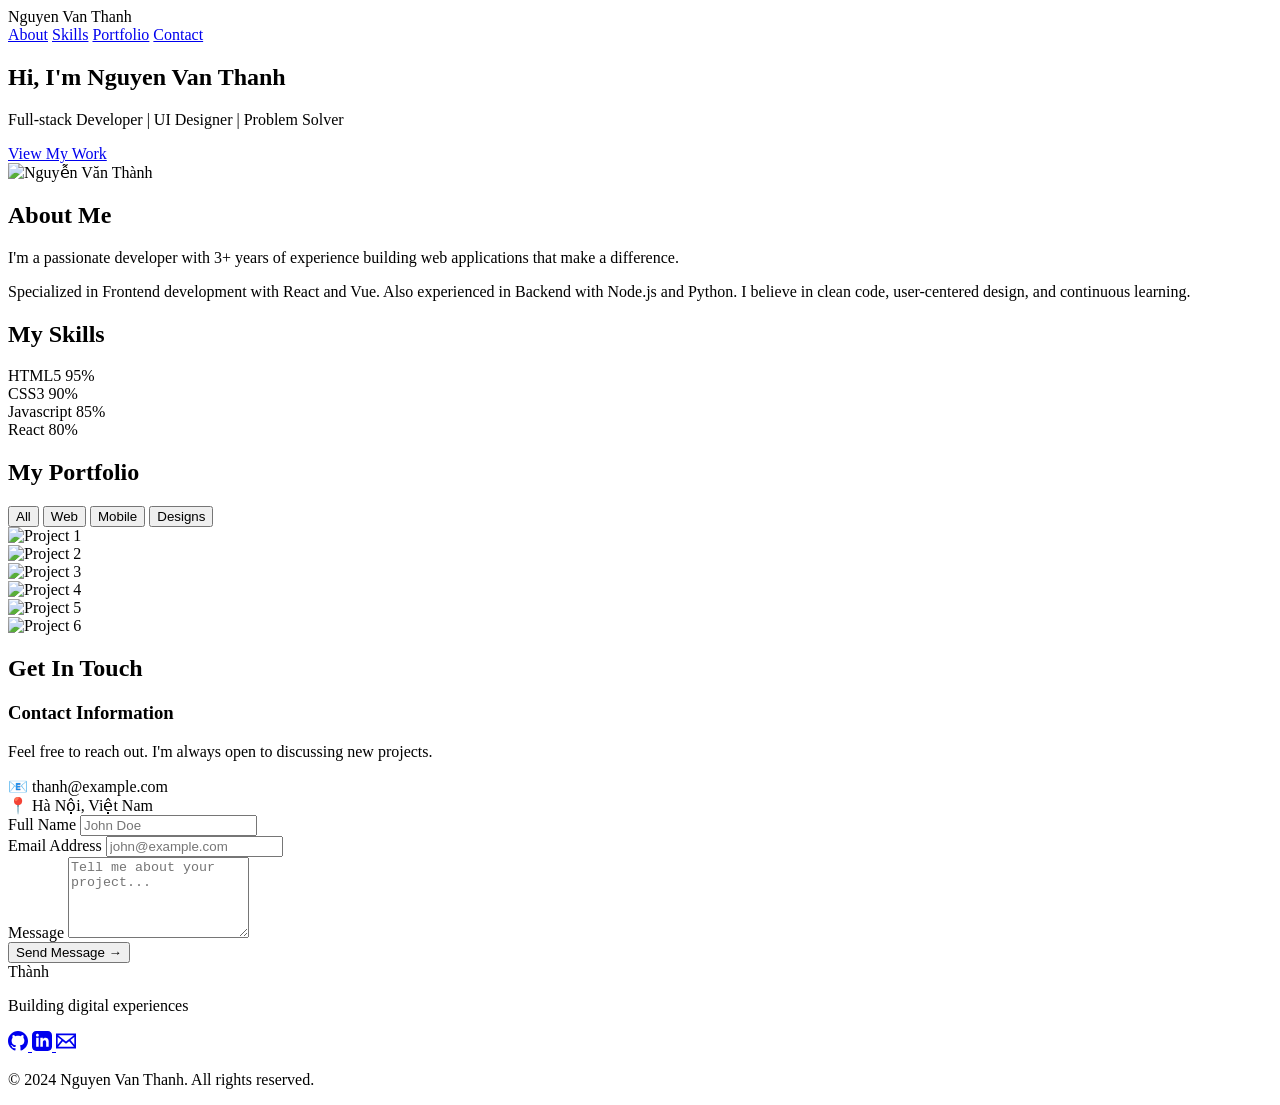
==== phieu_bai_tap/session_01_html_css/projects/portfolio_site/index.html @ b37574f9 "[FEATURE] Add responsive footer" ====
<!DOCTYPE html>
<html lang="en">
<head>
    <meta charset="UTF-8">
    <meta name="viewport" content="width=device-width, initial-scale=1.0">
    <title>Nguyen Van Thanh</title>
    <link rel="stylesheet" href="css/variables.css">
    <link rel="stylesheet" href="css/base.css">
    <link rel="stylesheet" href="css/header.css">
    <link rel="stylesheet" href="css/hero.css">
    <link rel="stylesheet" href="css/about.css">
    <link rel="stylesheet" href="css/skills.css">
    <link rel="stylesheet" href="css/portfolio.css">
    <link rel="stylesheet" href="css/contact.css">
    <link rel="stylesheet" href="css/footer.css">
</head>
<body>
    <script src="js/main.js"></script>
    <header class="header">
        <div class="container header">
            <div class="logo">Nguyen Van Thanh</div>
            <nav class="nav">
                    <a href="#about">About</a>
                    <a href="#skills">Skills</a>
                    <a href="#portfolio">Portfolio</a>
                    <a href="#contact">Contact</a>
            </nav>
        </div>
    </header>
    <section class="hero" id="home">
        <div class="container hero">
            <h1>Hi, I'm Nguyen Van Thanh</h1>
            <p class="">Full-stack Developer | UI Designer | Problem Solver</p>
            <a href="#portfolio" class="cta-button">View My Work</a>
        </div>
    </section>
    <section class="about" id="about">
        <div class="container about">
            <div class="about-image">
                <img src="https://picsum.photos/seed/portrait/400/400" alt="Nguyễn Văn Thành">
            </div>
            <div>
                <h2>About Me</h2>
                <p>I'm a passionate developer with 3+ years of experience building web
                    applications that make a difference.</p>
                <p>Specialized in Frontend development with React and Vue. Also experienced in Backend
                    with Node.js and Python. I believe in clean code, user-centered design, and continuous
                    learning.</p>
            </div>
        </div>
    </section>

    <section class="skills-section" id="skills">
        <div class="container skills">
            <h2>My Skills</h2>
            <div class="skills-grid">
                <div class="skill-item">
                    <div class="skill-header">
                        <span class="skill-name">HTML5 </span>
                        <span class="skill-percent">95% </span>
                    
                    </div>
                    <div class="skill-bar">
                        <div class="skill-progress" data-width="95"></div>
                    </div>
                </div>
                
                <div class="skill-item">
                    <div class="skill-header">
                        <span class="skill-name">CSS3 </span>
                        <span class="skill-percent">90% </span>
                    
                    </div>
                    <div class="skill-bar">
                        <div class="skill-progress" data-width="90"></div>
                    </div>
                </div>
                <div class="skill-item">
                    <div class="skill-header">
                        <span class="skill-name">Javascript </span>
                        <span class="skill-percent">85% </span>
                    
                    </div>
                    <div class="skill-bar">
                        <div class="skill-progress" data-width="85"></div>
                    </div>
                </div>
                <div class="skill-item">
                    <div class="skill-header">
                        <span class="skill-name">React </span>
                        <span class="skill-percent">80% </span>
                    
                    </div>
                    <div class="skill-bar">
                        <div class="skill-progress" data-width="80"></div>
                    </div>
                </div>
            </div>
        </div>
    </section>
    <section class="portfolio" id="portfolio">
        <div class="container portfolio">
            <h2>My Portfolio</h2>
            <div class="portfolio-filters">
                <button class="filter-button active" data-filter="all">All</button>
                <button class="filter-button" data-filter="web">Web</button>
                <button class="filter-button" data-filter="mobile">Mobile</button>
                <button class="filter-button" data-filter="design">Designs</button>
            
            <div class="portfolio-grid">
                <div class="portfolio-item">
                    <img src="https://picsum.photos/seed/project1/400/300" alt="Project 1">                    
                </div>
                <div class="portfolio-item">
                    <img src="https://picsum.photos/seed/project2/400/300" alt="Project 2">          
                </div>
                <div class="portfolio-item">
                    <img src="https://picsum.photos/seed/project3/400/300" alt="Project 3">             
                </div>
                <div class="portfolio-item">
                    <img src="https://picsum.photos/seed/project4/400/300" alt="Project 4">         
                </div>
                <div class="portfolio-item">
                    <img src="https://picsum.photos/seed/project5/400/300" alt="Project 5"> 
                </div>
                <div class="portfolio-item">
                    <img src="https://picsum.photos/seed/project6/400/300" alt="Project 6">                 
                </div>
            </div>
        </div>
    </section>
    <section class="contact" id="contact">
        <div class="container contact">
            <h2>Get In Touch</h2>
            <div class="contact-wrapper">
                <div class="contact-info">
                    <h3>Contact Information</h3>
                    <p>Feel free to reach out. I'm always open to discussing
                        new projects.</p>
                    <div class="info-item">
                        <span class="info-icon">📧</span>
                        <span >thanh@example.com</span>
                    </div>
                    <div class="info-item">
                        <span class="info-icon">📍</span>
                        <span >Hà Nội, Việt Nam</span>
                    </div>
                </div>
            </div>
            <form class="contact-form" id="contactForm">
                <div class="form-group">
                    <label for="name">Full Name</label>
                    <input type="text" id="name" name="name" required placeholder="John Doe">
                </div>
                <div class="form-group">
                    <label for="email">Email Address</label>
                    <input type="email" id="email" name="email" required placeholder="john@example.com">
                </div>
                <div class="form-group">
                    <label for="message">Message</label>
                    <textarea id="message" name="message" rows="5" required placeholder="Tell me about your project..."></textarea>
                </div>
                <button type="submit" class="submit-btn">Send Message →</button>
            </form>
        </div>
    </section>
    <footer class="footer">
        <div class="container footer">
            <div class="footer-logo">Thành</div>
            <p class="footer-tagline">Building digital experiences</p>
            <div class="social-links">
                <a href="#" class="social-link" aria-label="GitHub">
                    <svg width="20" height="20" viewBox="0 0 24 24" fill="currentColor">
                        <path d="M12 0c-6.626 0-12 5.373-12 12 0 5.302 3.438 9.8 8.207 11.387.599.111.793-.261.793-.577v-2.234c-3.338.726-4.033-1.416-4.033-1.416-.546-1.387-1.333-1.756-1.333-1.756-1.089-.745.083-.729.083-.729 1.205.084 1.839 1.237 1.839 1.237 1.07 1.834 2.807 1.304 3.492.997.107-.775.418-1.305.762-1.604-2.665-.305-5.467-1.334-5.467-5.931 0-1.311.469-2.381 1.236-3.221-.124-.303-.535-1.524.117-3.176 0 0 1.008-.322 3.301 1.23.957-.266 1.983-.399 3.003-.404 1.02.005 2.047.138 3.006.404 2.291-1.552 3.297-1.23 3.297-1.23.653 1.653.242 2.874.118 3.176.77.84 1.235 1.911 1.235 3.221 0 4.609-2.807 5.624-5.479 5.921.43.372.823 1.102.823 2.222v3.293c0 .319.192.694.801.576 4.765-1.589 8.199-6.086 8.199-11.386 0-6.627-5.373-12-12-12z"/>
                    </svg>
                </a>
                <a href="#" class="social-link" aria-label="LinkedIn">
                    <svg width="20" height="20" viewBox="0 0 24 24" fill="currentColor">
                        <path d="M19 0h-14c-2.761 0-5 2.239-5 5v14c0 2.761 2.239 5 5 5h14c2.762 0 5-2.239 5-5v-14c0-2.761-2.238-5-5-5zm-11 19h-3v-11h3v11zm-1.5-12.268c-.966 0-1.75-.79-1.75-1.764s.784-1.764 1.75-1.764 1.75.79 1.75 1.764-.783 1.764-1.75 1.764zm13.5 12.268h-3v-5.604c0-3.368-4-3.113-4 0v5.604h-3v-11h3v1.765c1.396-2.586 7-2.777 7 2.476v6.759z"/>
                    </svg>
                </a>
                <a href="mailto:thanh@example.com" class="social-link" aria-label="Email">
                    <svg width="20" height="20" viewBox="0 0 24 24" fill="currentColor">
                        <path d="M0 3v18h24v-18h-24zm6.623 7.929l-4.623 5.712v-9.458l4.623 3.746zm-4.141-5.929h19.035l-9.517 7.713-9.518-7.713zm5.694 7.188l3.824 3.099 3.83-3.104 5.612 6.817h-18.779l5.513-6.812zm9.208-1.264l4.616-3.741v9.348l-4.616-5.607z"/>
                    </svg>
                </a>
            </div>
            <div class="footer-bottom">
                <p>&copy; 2024 Nguyen Van Thanh. All rights reserved.</p>
            </div>           
        </div>
    </footer>
</body>
</html>
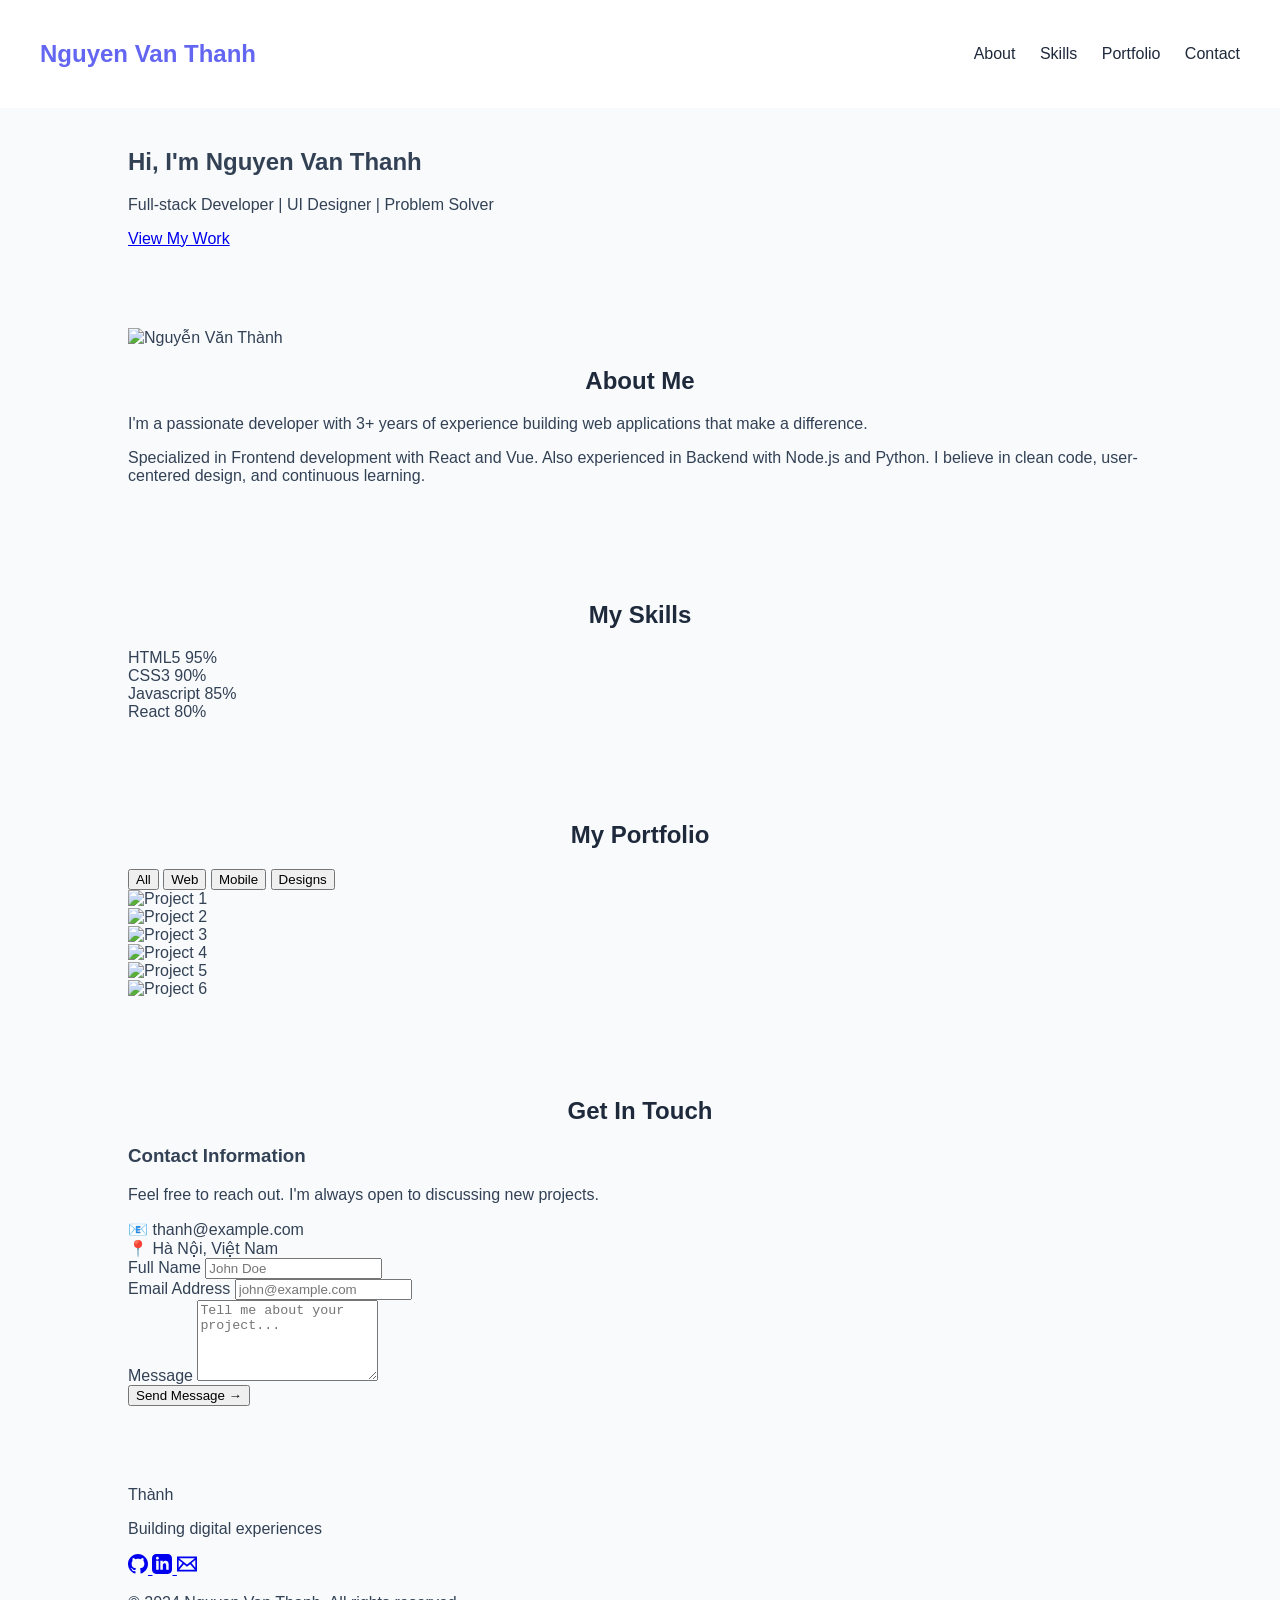
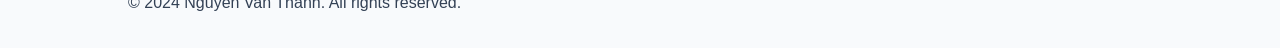
==== commit a94b7fdc: "[FEATURE] Build header navigation" ====
--- a/phieu_bai_tap/session_01_html_css/projects/portfolio_site/index.html
+++ b/phieu_bai_tap/session_01_html_css/projects/portfolio_site/index.html
@@ -17,7 +17,7 @@
 <body>
     <script src="js/main.js"></script>
     <header class="header">
-        <div class="container header">
+        <div class="container header-inner">
             <div class="logo">Nguyen Van Thanh</div>
             <nav class="nav">
                     <a href="#about">About</a>
--- a/phieu_bai_tap/session_01_html_css/projects/portfolio_site/css/variables.css
+++ b/phieu_bai_tap/session_01_html_css/projects/portfolio_site/css/variables.css
@@ -0,0 +1,7 @@
+:root{
+    --color-primary: #6366f1;
+    --color-secondary: #8b5cf6;
+    --color-dark: #1e293b;
+    --color-light: #f8fafc;
+    --color-text: #334155;
+}
--- a/phieu_bai_tap/session_01_html_css/projects/portfolio_site/css/base.css
+++ b/phieu_bai_tap/session_01_html_css/projects/portfolio_site/css/base.css
@@ -0,0 +1,25 @@
+body {
+    font-family: Arial, sans-serif;
+    background: var(--color-light);
+    color: var(--color-text);
+    margin: 0;
+    padding: 0;
+}
+img {
+    max-width: 100%;
+    height: auto;
+}   
+.container {
+    width: 80%;
+    margin: 0 auto;
+    padding: 20px;
+}
+section {
+    margin-bottom: 40px;
+}
+h2 {
+    color: var(--color-primary);
+    margin-bottom: 20px;
+    color: var(--color-dark);
+    text-align: center;
+}
--- a/phieu_bai_tap/session_01_html_css/projects/portfolio_site/css/header.css
+++ b/phieu_bai_tap/session_01_html_css/projects/portfolio_site/css/header.css
@@ -0,0 +1,36 @@
+.header {
+    display: flex;
+    justify-content: space-between;
+    align-items: center;
+    padding: 20px;
+    background-color: #ffffff;
+    color: #fff;
+}
+.header-inner {
+    display: flex;
+    justify-content: space-between;
+    align-items: center;
+    width: 100%;
+}
+.logo {
+    font-size: 24px;
+    font-weight: bold;
+    color: var(--color-primary);
+}
+.nav a {
+    margin-left: 20px;
+    text-decoration: none;
+    color: var(--color-dark);
+    font-weight: 500;
+}
+.nav a:hover {
+    color: var(--color-primary);
+}
+@media (max-width: 768px) {
+    .header-inner {
+        flex-direction: column;
+    }
+    .nav a {
+        margin: 10px 0;
+    }
+}
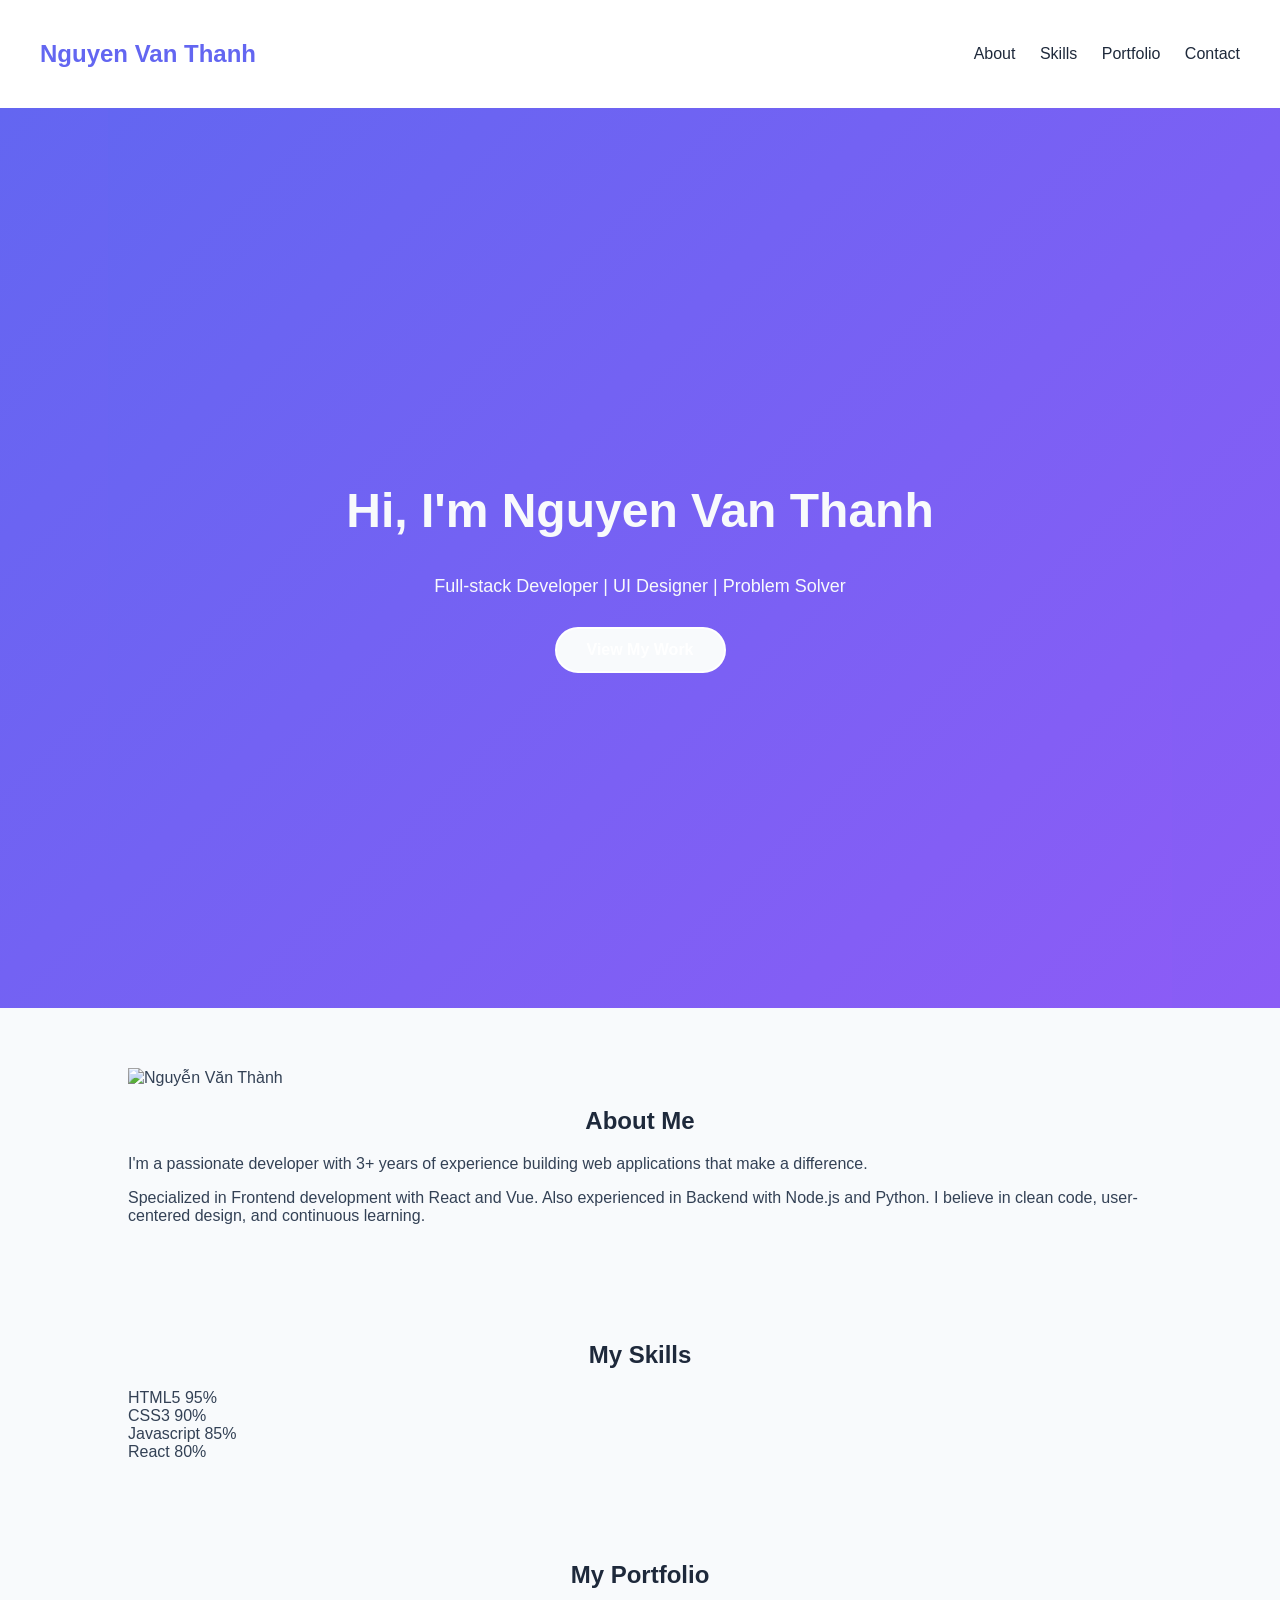
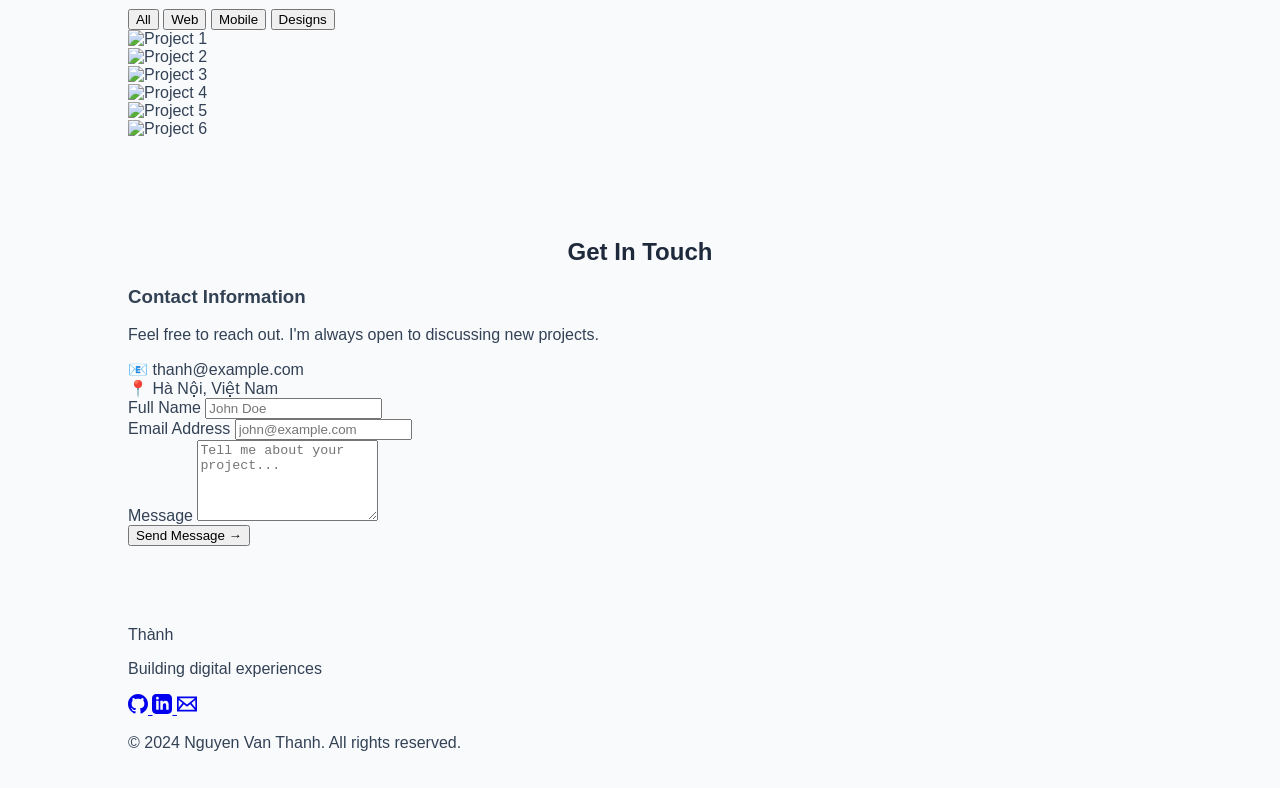
==== commit aba9c0a5: "[FEATURE] Build hero section" ====
--- a/phieu_bai_tap/session_01_html_css/projects/portfolio_site/index.html
+++ b/phieu_bai_tap/session_01_html_css/projects/portfolio_site/index.html
@@ -30,7 +30,7 @@
     <section class="hero" id="home">
         <div class="container hero">
             <h1>Hi, I'm Nguyen Van Thanh</h1>
-            <p class="">Full-stack Developer | UI Designer | Problem Solver</p>
+            <p class="hero-subtitle">Full-stack Developer | UI Designer | Problem Solver</p>
             <a href="#portfolio" class="cta-button">View My Work</a>
         </div>
     </section>
--- a/phieu_bai_tap/session_01_html_css/projects/portfolio_site/css/hero.css
+++ b/phieu_bai_tap/session_01_html_css/projects/portfolio_site/css/hero.css
@@ -0,0 +1,50 @@
+.hero {
+    display: flex;
+    flex-direction: column;
+    align-items: center;
+    justify-content: center;
+    height: 100vh;
+    background: linear-gradient(135deg, var(--color-primary), var(--color-secondary));
+    color: var(--color-light);
+    text-align: center;
+}
+.hero h1 {
+    font-size: 48px;
+    margin-bottom: 20px;
+}
+.hero-subtitle {
+    font-size: 24px;
+    margin-bottom: 40px;
+    color: var(--color-light);
+}
+.hero p {
+    font-size: 18px;
+    margin-bottom: 30px;
+}
+.cta-button {
+    display: inline-block;
+    padding: 12px 30px;
+    background-color: var(--color-light);
+    color: white;
+    text-decoration: none;
+    font-weight: bold;
+    border: 2px solid white;
+    border-radius: 50px;
+    transition: background-color 0.3s ease, color 0.3s ease;
+}
+.cta-button:hover {
+    background-color: var(--color-primary);
+    color: var(--color-light);
+}
+@media (max-width: 768px) {
+    .hero h1 {
+        font-size: 32px;
+    }
+    .hero-subtitle {
+        font-size: 18px;
+    }
+    .cta-button {
+        padding: 10px 20px;
+        font-size: 16px;
+    }
+}
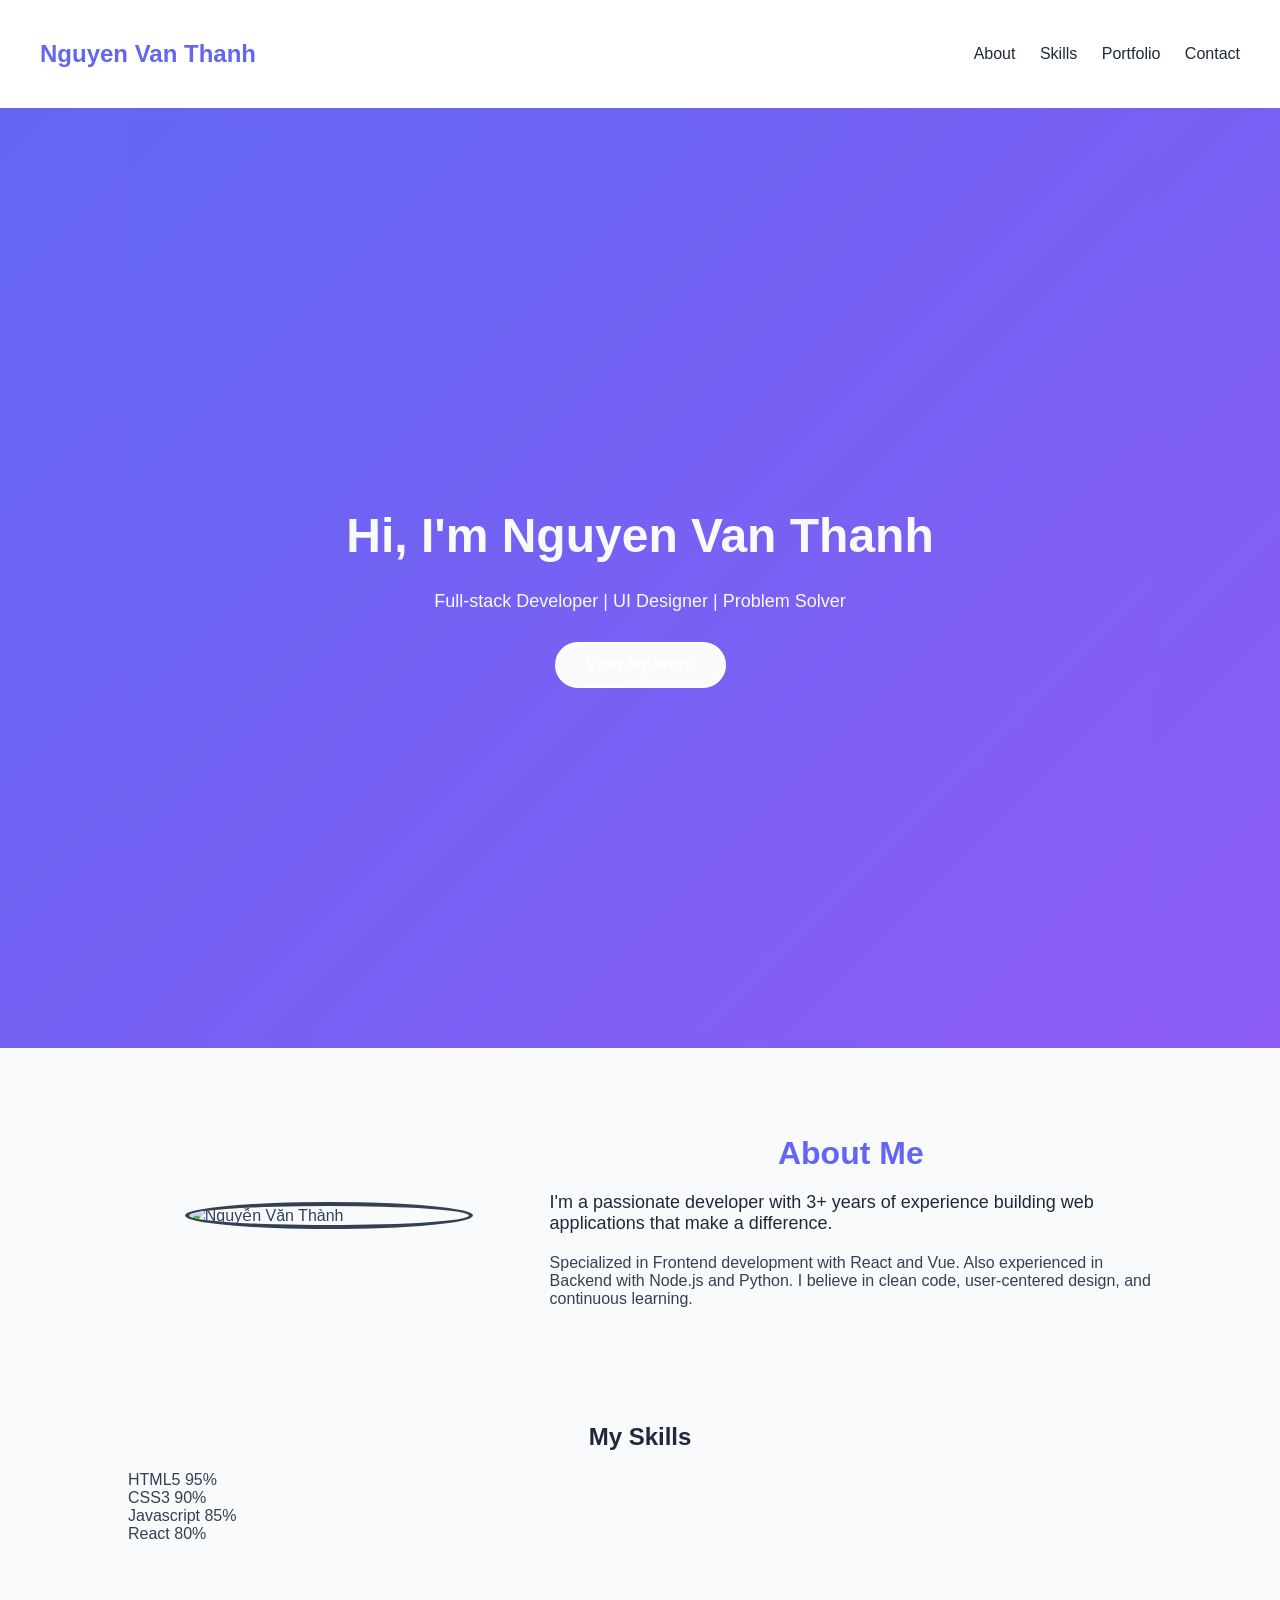
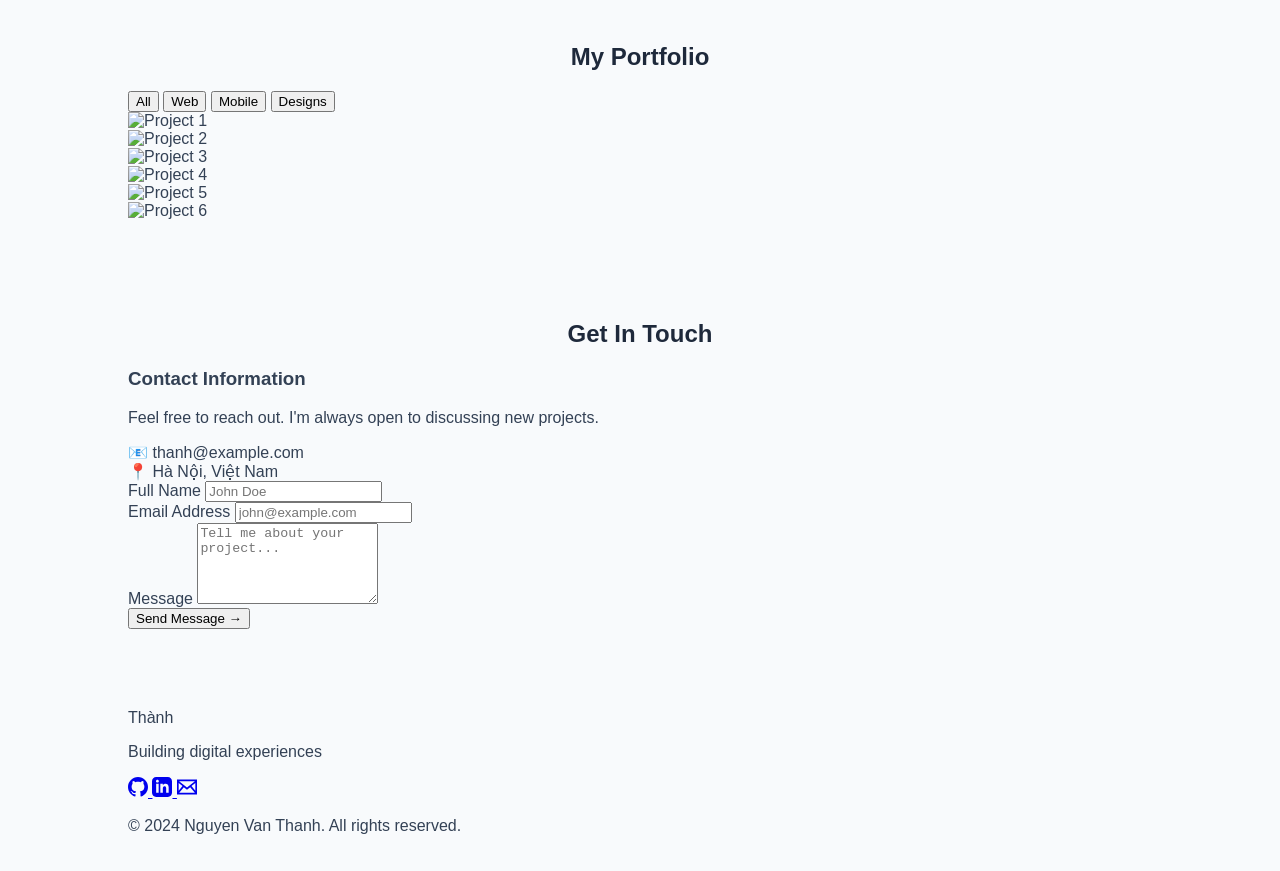
==== commit 988587e3: "[STYLE] about section layout" ====
--- a/phieu_bai_tap/session_01_html_css/projects/portfolio_site/index.html
+++ b/phieu_bai_tap/session_01_html_css/projects/portfolio_site/index.html
@@ -36,17 +36,20 @@
     </section>
     <section class="about" id="about">
         <div class="container about">
-            <div class="about-image">
-                <img src="https://picsum.photos/seed/portrait/400/400" alt="Nguyễn Văn Thành">
-            </div>
-            <div>
-                <h2>About Me</h2>
-                <p>I'm a passionate developer with 3+ years of experience building web
+            <div class="about-grid">
+               <div class="about-image">
+                    <img src="https://picsum.photos/seed/portrait/400/400" alt="Nguyễn Văn Thành">
+                </div>
+                <div class="about-content">
+                    <h2>About Me</h2>
+                    <p class="lead">I'm a passionate developer with 3+ years of experience building web
                     applications that make a difference.</p>
-                <p>Specialized in Frontend development with React and Vue. Also experienced in Backend
+                    <p>Specialized in Frontend development with React and Vue. Also experienced in Backend
                     with Node.js and Python. I believe in clean code, user-centered design, and continuous
                     learning.</p>
+                </div> 
             </div>
+            
         </div>
     </section>
 
--- a/phieu_bai_tap/session_01_html_css/projects/portfolio_site/css/hero.css
+++ b/phieu_bai_tap/session_01_html_css/projects/portfolio_site/css/hero.css
@@ -3,18 +3,19 @@
     flex-direction: column;
     align-items: center;
     justify-content: center;
-    height: 100vh;
+    min-height: 100vh;
     background: linear-gradient(135deg, var(--color-primary), var(--color-secondary));
     color: var(--color-light);
     text-align: center;
+    padding: 10px;
 }
 .hero h1 {
     font-size: 48px;
-    margin-bottom: 20px;
+    margin-bottom: 10px;
 }
 .hero-subtitle {
     font-size: 24px;
-    margin-bottom: 40px;
+    margin-bottom: 10px;
     color: var(--color-light);
 }
 .hero p {
--- a/phieu_bai_tap/session_01_html_css/projects/portfolio_site/css/about.css
+++ b/phieu_bai_tap/session_01_html_css/projects/portfolio_site/css/about.css
@@ -0,0 +1,31 @@
+.about-section {
+    padding: 6px 0;
+    background: white;
+}
+.about-grid {
+    display: grid;
+    grid-template-columns: 1fr 1.5fr;
+    gap: 20px;
+    align-items: center;
+}
+.about-image img {
+    width: 100%;
+    max-width: 280px;
+    border-radius: 50%;
+    display: block;
+    margin: 0 auto;
+    border: 4px solid ;
+}
+.lead {
+    font-size: 18px;
+    color: var(--color-dark);
+    margin-bottom: 20px;
+}
+.about-content {
+    flex: 2 1 400px;
+}
+.about-content h2 {
+    font-size: 32px;
+    margin-bottom: 20px;
+    color: var(--color-primary);
+}
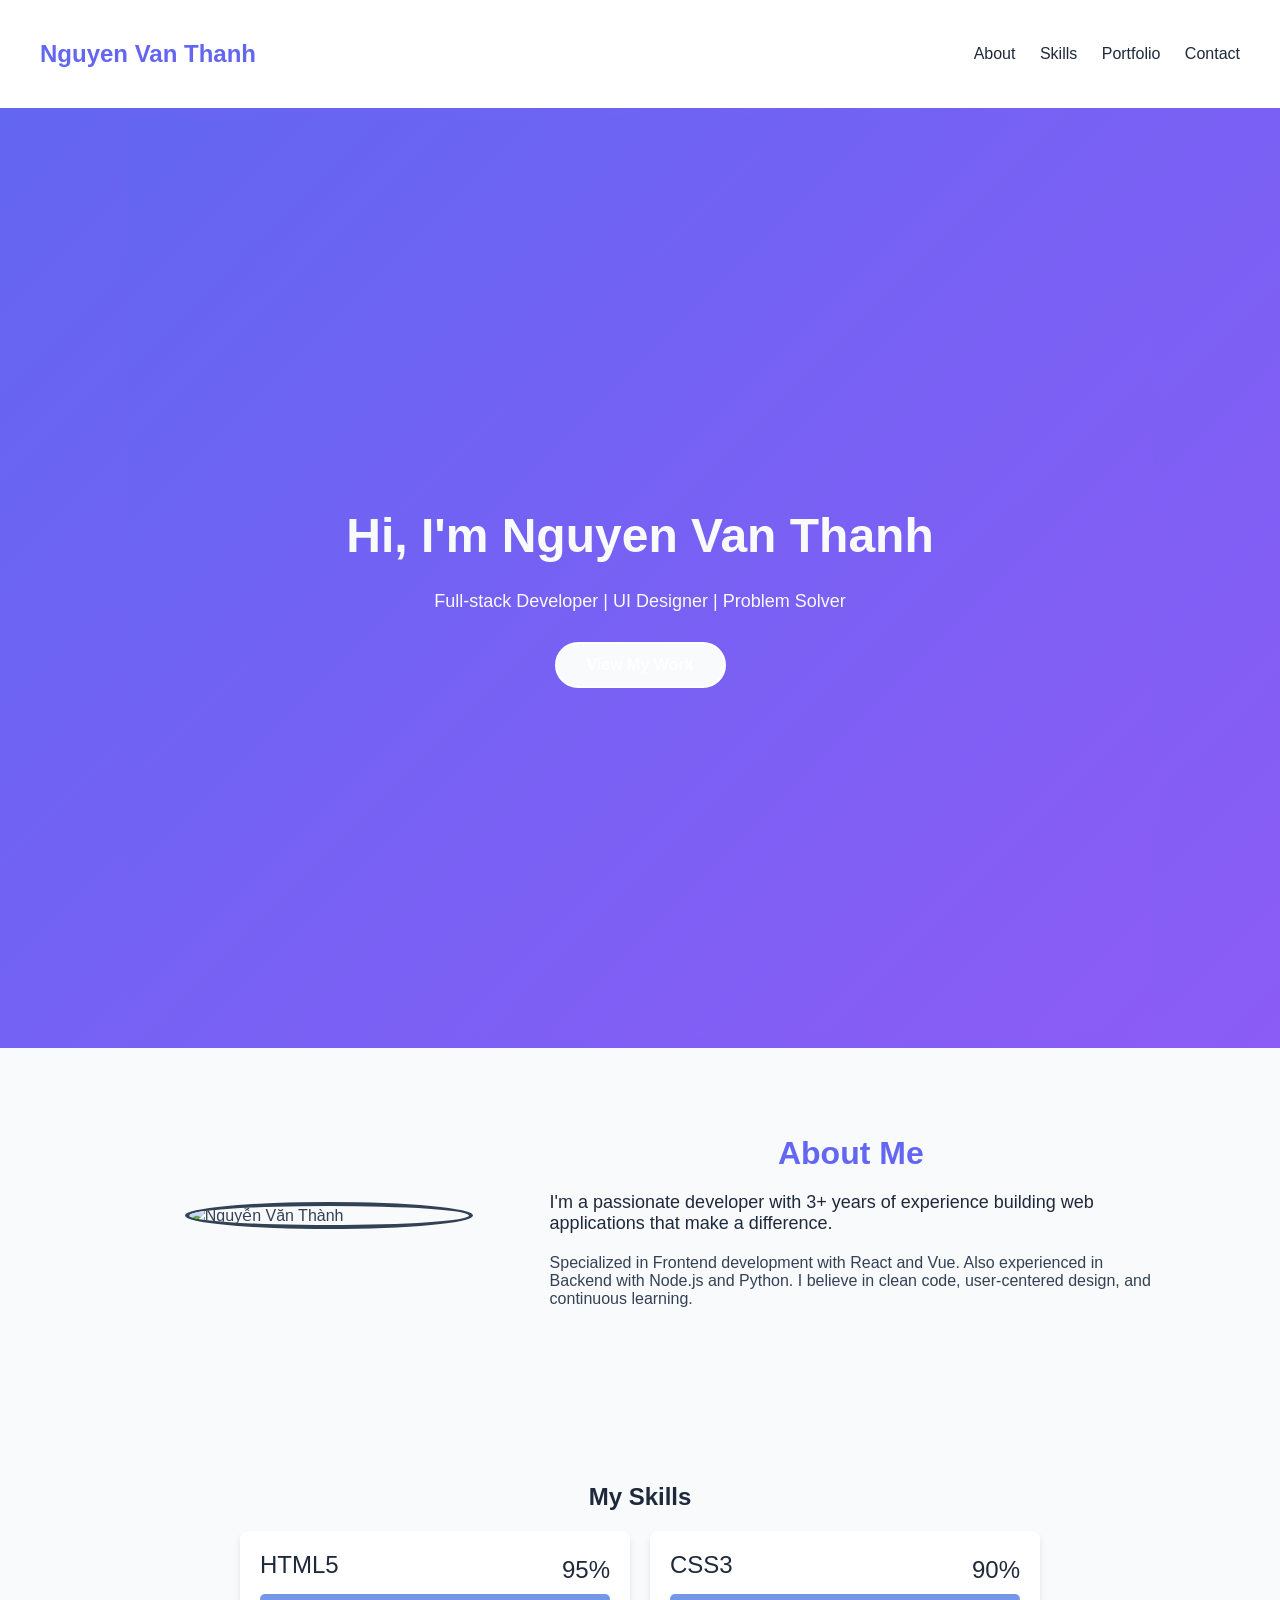
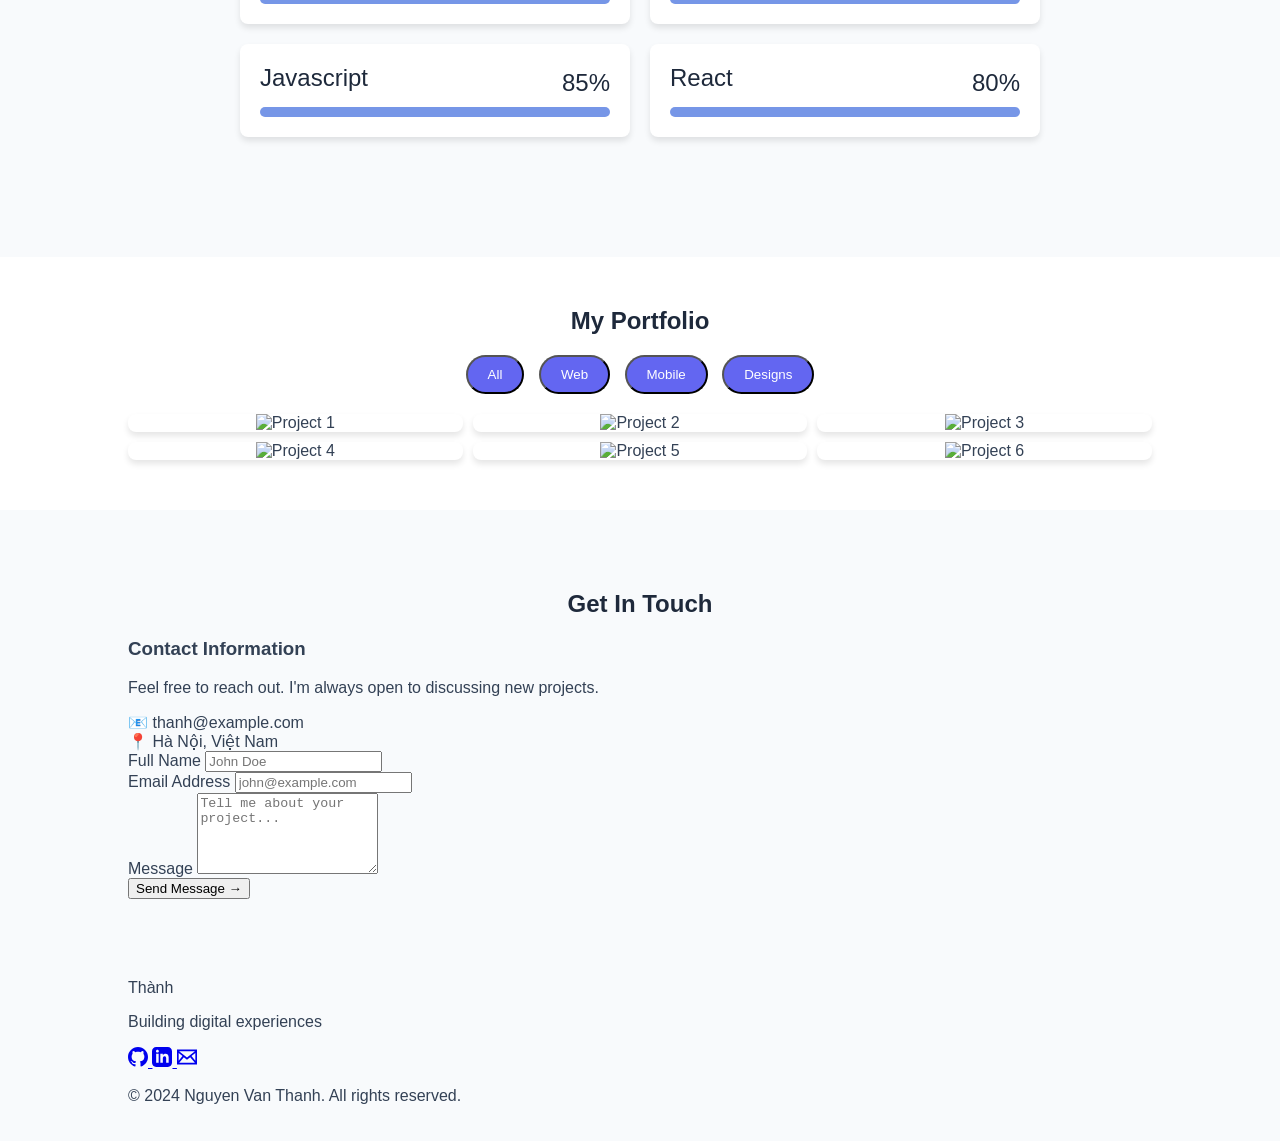
==== commit 30894df0: "[STYLE] css skills" ====
--- a/phieu_bai_tap/session_01_html_css/projects/portfolio_site/index.html
+++ b/phieu_bai_tap/session_01_html_css/projects/portfolio_site/index.html
@@ -101,7 +101,7 @@
             </div>
         </div>
     </section>
-    <section class="portfolio" id="portfolio">
+    <section class="portfolio-section" id="portfolio">
         <div class="container portfolio">
             <h2>My Portfolio</h2>
             <div class="portfolio-filters">
--- a/phieu_bai_tap/session_01_html_css/projects/portfolio_site/css/skills.css
+++ b/phieu_bai_tap/session_01_html_css/projects/portfolio_site/css/skills.css
@@ -0,0 +1,43 @@
+.skills-section {
+    padding: 60px 0;
+    background: var(--color-light);
+}
+.skills-grid {
+    display: grid;
+    grid-template-columns: 1fr 1fr;
+    gap: 20px;
+    align-items: center;
+    max-width: 800px;
+    margin:0 auto;
+}
+.skill-item {
+    background: white;
+    border-radius: 8px;
+    padding: 20px;
+    box-shadow: 0 4px 6px rgba(0, 0, 0, 0.1);
+    transition: transform 0.3s ease, box-shadow 0.3s ease;
+}
+.skill-header {
+    display: flex;
+    justify-content: space-between;
+    font-size: 24px;
+    margin-bottom: 10px;
+    color: var(--color-dark);
+}
+.skill-bar {
+    background: #7696e7;
+    height: 10px;
+    border-radius: 5px;
+    overflow: hidden;
+}
+.skill-progress {
+    height: 100%;
+    width: 0;
+    background: var(--color-primary);
+    border-radius: 10px;
+    transition: width 0.3s ease;
+}
+.skill-percent{
+    color: var(--color-dark);
+    margin-top: 5px;
+}
--- a/phieu_bai_tap/session_01_html_css/projects/portfolio_site/css/portfolio.css
+++ b/phieu_bai_tap/session_01_html_css/projects/portfolio_site/css/portfolio.css
@@ -0,0 +1,40 @@
+.portfolio-section {
+    background: white;
+    padding: 10px 0;
+}
+.portfolio-grid {
+    display: grid;
+    grid-template-columns: repeat(auto-fit, minmax(300px, 1fr));
+    gap: 10px;
+}
+.portfolio-item {
+    background: white;
+    border-radius: 8px;
+    overflow: hidden;
+    box-shadow: 0 4px 6px rgba(0, 0, 0, 0.1);
+    transition: transform 0.3s ease, box-shadow 0.3s ease;
+}
+.portfolio-filters {
+    text-align: center;
+    justify-content: center;
+    gap: 10px;
+    margin-bottom: 20px;
+    flex-wrap: wrap;
+}
+.filter-button {
+    display: inline-block;
+    padding: 10px 20px;
+    margin: 0 5px 20px;
+    background-color: var(--color-primary);
+    color: white;
+    text-decoration: none;
+    border-radius: 50px;
+    transition: background-color 0.3s ease, color 0.3s ease;
+    
+}
+.filter-button:hover {
+    background-color: var(--color-secondary);
+    color: var(--color-light);
+}
+
+
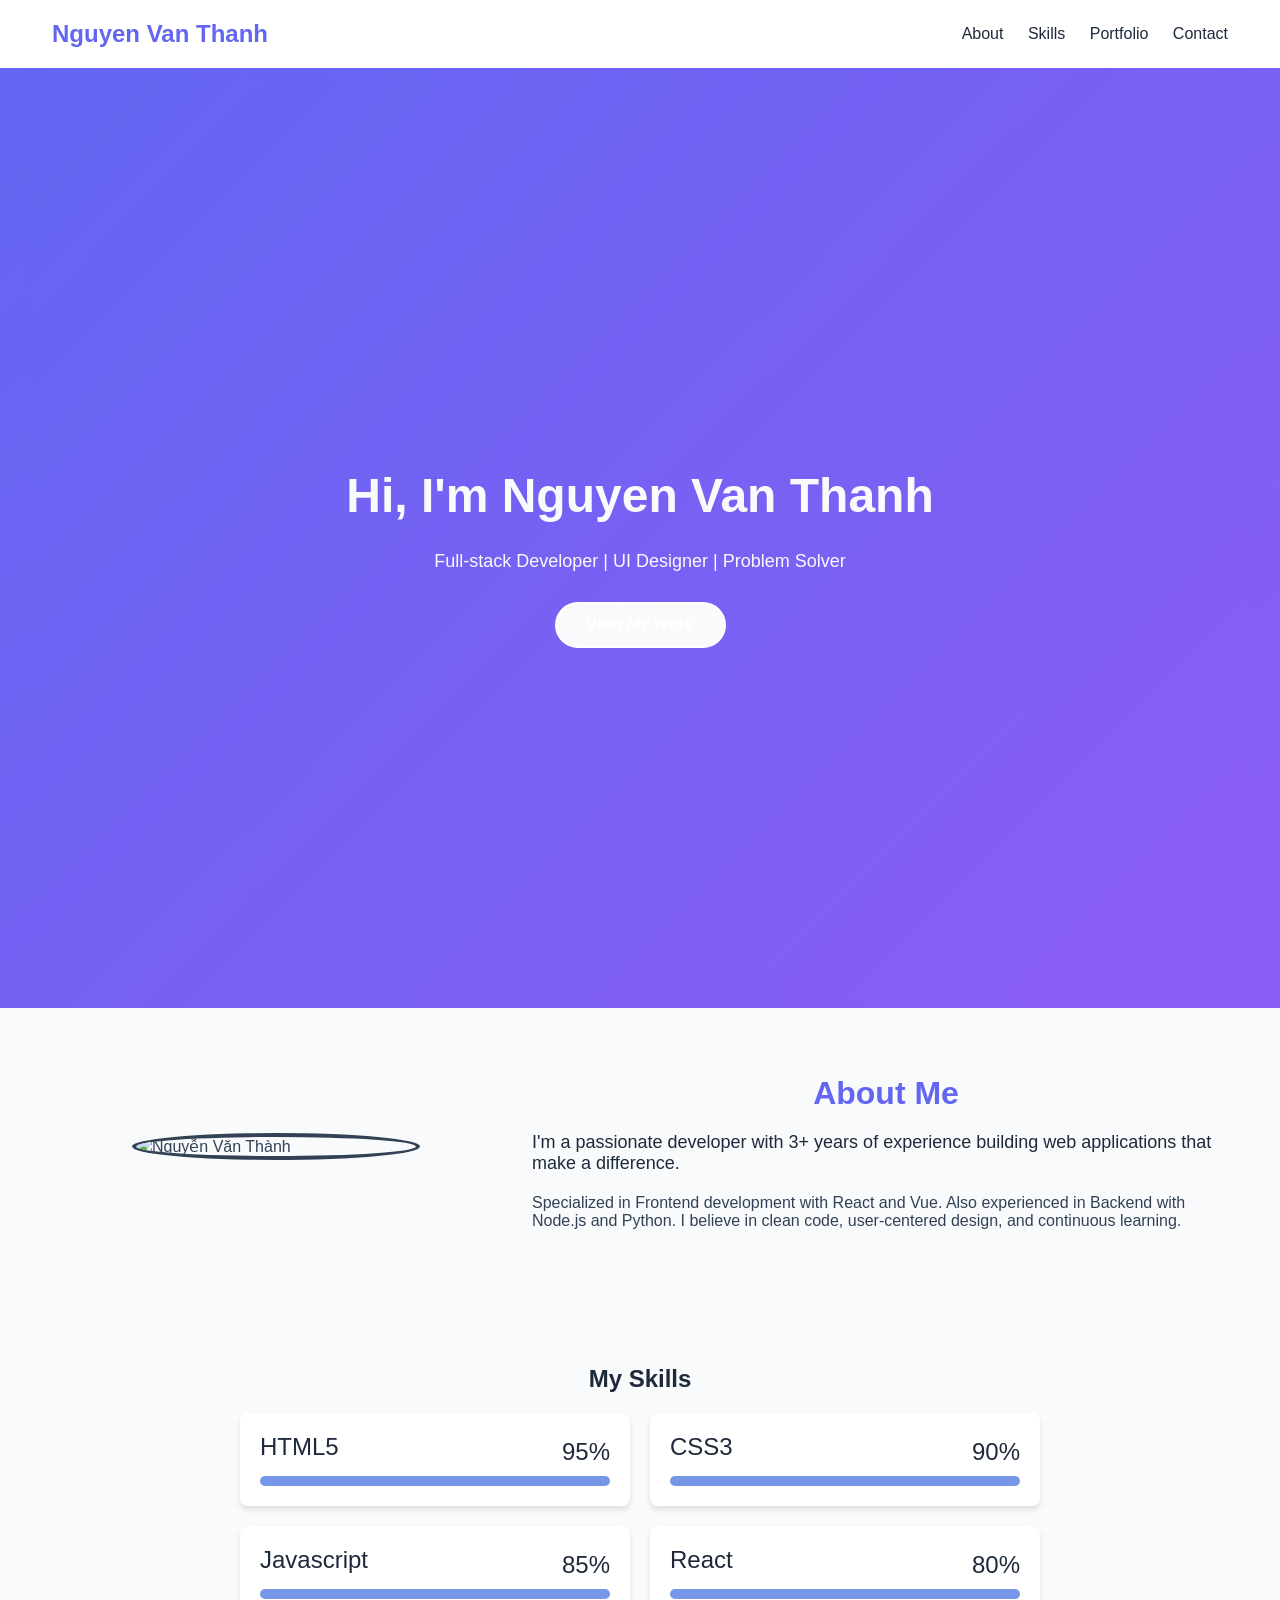
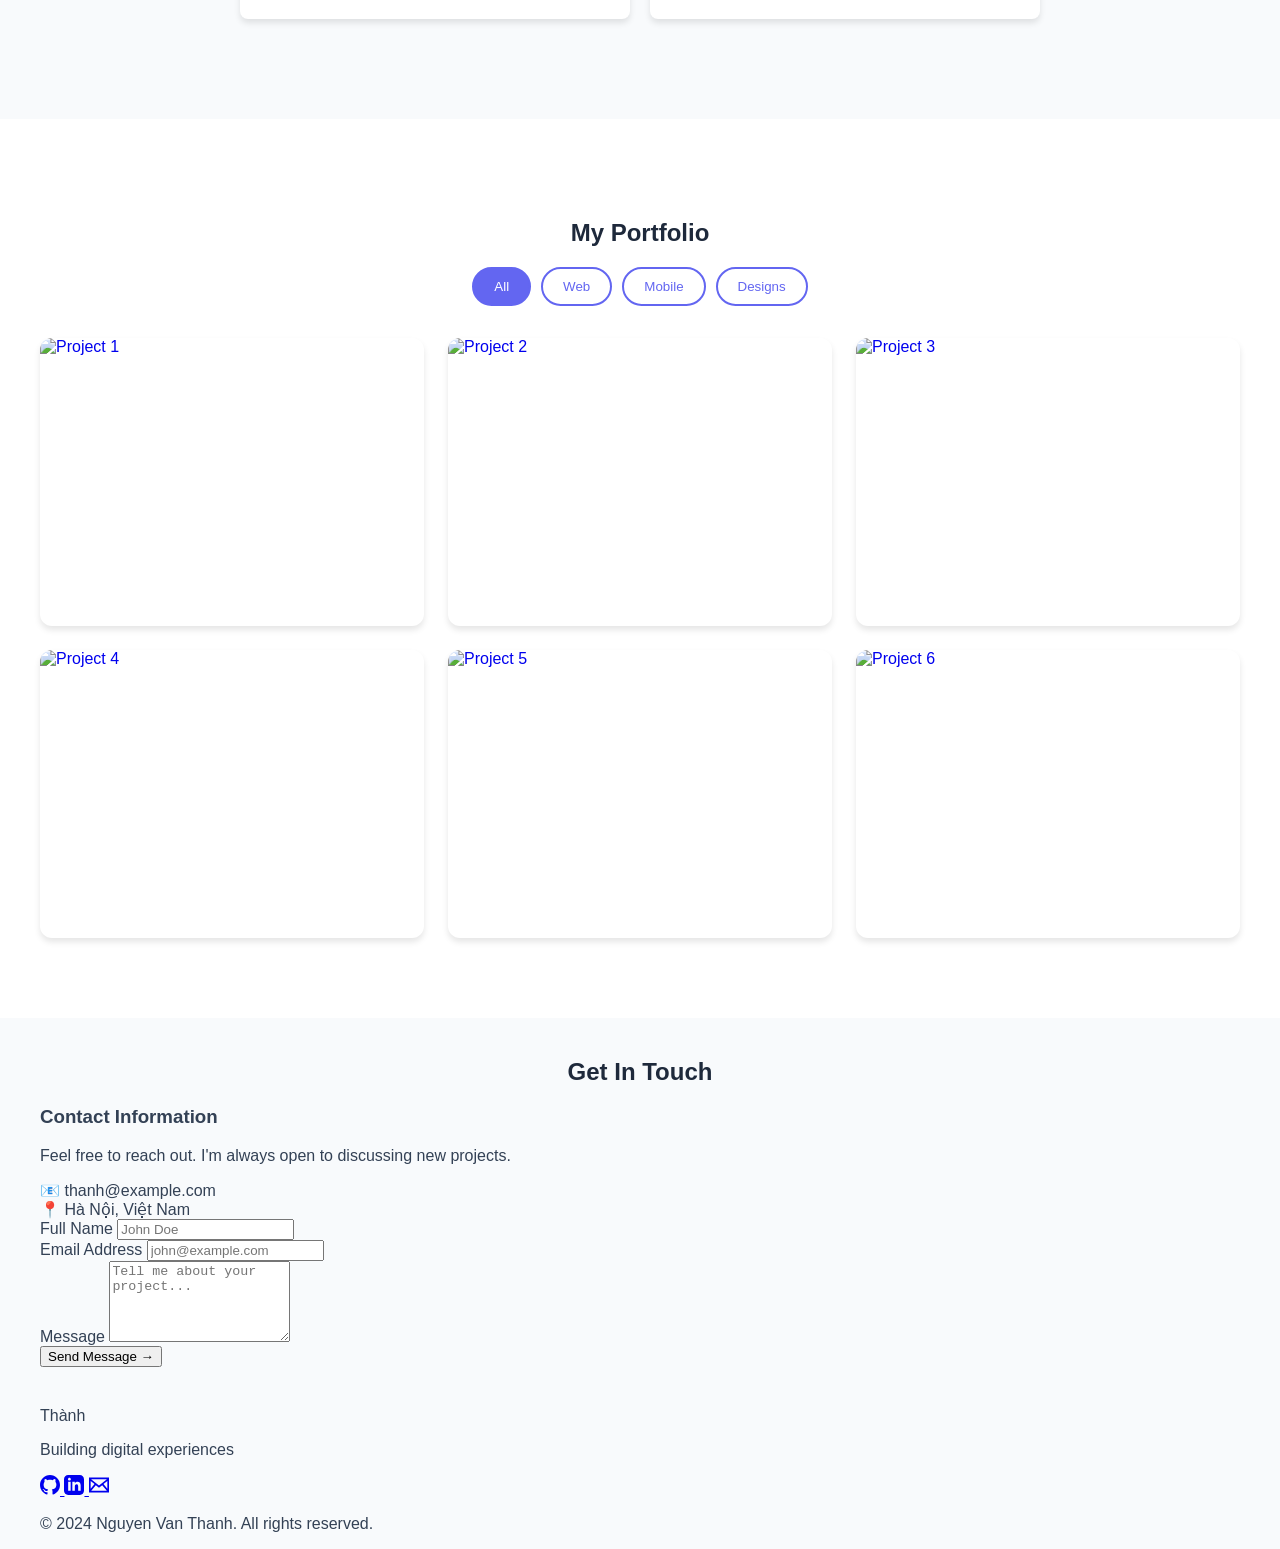
==== commit f6ee85ac: "[STYLE] CSS-only lightbox" ====
--- a/phieu_bai_tap/session_01_html_css/projects/portfolio_site/index.html
+++ b/phieu_bai_tap/session_01_html_css/projects/portfolio_site/index.html
@@ -102,36 +102,113 @@
         </div>
     </section>
     <section class="portfolio-section" id="portfolio">
-        <div class="container portfolio">
+        <div class="container">
             <h2>My Portfolio</h2>
             <div class="portfolio-filters">
                 <button class="filter-button active" data-filter="all">All</button>
                 <button class="filter-button" data-filter="web">Web</button>
                 <button class="filter-button" data-filter="mobile">Mobile</button>
                 <button class="filter-button" data-filter="design">Designs</button>
-            
+            </div>
             <div class="portfolio-grid">
                 <div class="portfolio-item">
-                    <img src="https://picsum.photos/seed/project1/400/300" alt="Project 1">                    
-                </div>
-                <div class="portfolio-item">
-                    <img src="https://picsum.photos/seed/project2/400/300" alt="Project 2">          
-                </div>
-                <div class="portfolio-item">
-                    <img src="https://picsum.photos/seed/project3/400/300" alt="Project 3">             
-                </div>
-                <div class="portfolio-item">
-                    <img src="https://picsum.photos/seed/project4/400/300" alt="Project 4">         
-                </div>
-                <div class="portfolio-item">
-                    <img src="https://picsum.photos/seed/project5/400/300" alt="Project 5"> 
-                </div>
-                <div class="portfolio-item">
-                    <img src="https://picsum.photos/seed/project6/400/300" alt="Project 6">                 
-                </div>
-            </div>
-        </div>
-    </section>
+                    <a href="#lightbox1">
+                        <img src="https://picsum.photos/seed/project1/400/300" alt="Project 1">
+                        <div class="portfolio-overlay">
+                            <div class="overlay-content">
+                                <h3>E-Commerce App</h3>
+                                <p>React + Node.js</p>
+                            </div>
+                        </div>
+                    </a>            
+                </div>
+                <div class="portfolio-item">
+                    <a href="#lightbox2">
+                        <img src="https://picsum.photos/seed/project2/400/300" alt="Project 2">
+                        <div class="portfolio-overlay">
+                            <div class="overlay-content">
+                                <h3>Social Media Platform</h3>
+                                <p>Vue + Firebase</p>
+                            </div>
+                        </div>
+                    </a>
+                              
+                </div>
+                <div class="portfolio-item">
+                    <a href="#lightbox3">  
+                        <img src="https://picsum.photos/seed/project3/400/300" alt="Project 3">
+                        <div class="portfolio-overlay">
+                            <div class="overlay-content">
+                                <h3>Mobile Game</h3>
+                                <p>Unity + C#</p>
+                            </div>
+                        </div>
+                    </a>
+                                 
+                </div>
+                <div class="portfolio-item">
+                    <a href="#lightbox4">
+                        <img src="https://picsum.photos/seed/project4/400/300" alt="Project 4">
+                        <div class="portfolio-overlay">
+                            <div class="overlay-content">
+                                <h3>Brand Identity</h3>
+                                <p>Logo + UI Kit</p>
+                            </div>
+                        </div>
+                    </a>
+                             
+                </div>
+                <div class="portfolio-item">
+                    <a href="#lightbox5">
+                        <img src="https://picsum.photos/seed/project5/400/300" alt="Project 5">
+                        <div class="portfolio-overlay">
+                            <div class="overlay-content">
+                                <h3>Data Visualization</h3>
+                                <p>D3.js + Python</p>
+                            </div>
+                        </div>
+                    </a>
+                     
+                </div>
+                <div class="portfolio-item">
+                    <a href="#lightbox6">
+                        <img src="https://picsum.photos/seed/project6/400/300" alt="Project 6">
+                            <div class="portfolio-overlay">
+                                <div class="overlay-content">
+                                    <h3>Personal Blog</h3>
+                                    <p>Gatsby + GraphQL</p>
+                                </div>
+                            </div>
+                    </a>
+                                     
+                </div>
+            </div>
+        </div>
+    </section>
+    <div id="lightbox1" class="lightbox">
+        <img src="https://picsum.photos/seed/project1/900/600" alt="E-Commerce App">
+        <a href="#" class="lightbox-close">&times;</a>
+    </div>
+    <div id="lightbox2" class="lightbox">
+        <img src="https://picsum.photos/seed/project2/900/600" alt="Social Media Platform">
+        <a href="#" class="lightbox-close">&times;</a>
+    </div>
+    <div id="lightbox3" class="lightbox">
+        <img src="https://picsum.photos/seed/project3/900/600" alt="Mobile Game">
+        <a href="#" class="lightbox-close">&times;</a>
+    </div>
+    <div id="lightbox4" class="lightbox">
+        <img src="https://picsum.photos/seed/project4/900/600" alt="Brand Identity">
+        <a href="#" class="lightbox-close">&times;</a>
+    </div>
+    <div id="lightbox5" class="lightbox">
+        <img src="https://picsum.photos/seed/project5/900/600" alt="Data Visualization">
+        <a href="#" class="lightbox-close">&times;</a>
+    </div>
+    <div id="lightbox6" class="lightbox">
+        <img src="https://picsum.photos/seed/project6/900/600" alt="Personal Blog">
+        <a href="#" class="lightbox-close">&times;</a>
+    </div>
     <section class="contact" id="contact">
         <div class="container contact">
             <h2>Get In Touch</h2>
--- a/phieu_bai_tap/session_01_html_css/projects/portfolio_site/css/base.css
+++ b/phieu_bai_tap/session_01_html_css/projects/portfolio_site/css/base.css
@@ -5,21 +5,25 @@
     margin: 0;
     padding: 0;
 }
+
 img {
     max-width: 100%;
     height: auto;
-}   
+}
+
 .container {
-    width: 80%;
+    max-width: 1200px;
+    width: 100%;
     margin: 0 auto;
-    padding: 20px;
+    padding: 0 2rem;
 }
+
 section {
     margin-bottom: 40px;
 }
+
 h2 {
-    color: var(--color-primary);
+    color: var(--color-dark);
     margin-bottom: 20px;
-    color: var(--color-dark);
     text-align: center;
 }
--- a/phieu_bai_tap/session_01_html_css/projects/portfolio_site/css/portfolio.css
+++ b/phieu_bai_tap/session_01_html_css/projects/portfolio_site/css/portfolio.css
@@ -1,40 +1,146 @@
+/* ===== COMMIT 7: Portfolio Grid ===== */
+
 .portfolio-section {
     background: white;
-    padding: 10px 0;
+    padding: 5rem 0;
 }
-.portfolio-grid {
-    display: grid;
-    grid-template-columns: repeat(auto-fit, minmax(300px, 1fr));
-    gap: 10px;
-}
-.portfolio-item {
-    background: white;
-    border-radius: 8px;
-    overflow: hidden;
-    box-shadow: 0 4px 6px rgba(0, 0, 0, 0.1);
-    transition: transform 0.3s ease, box-shadow 0.3s ease;
-}
+
 .portfolio-filters {
-    text-align: center;
+    display: flex;
     justify-content: center;
     gap: 10px;
-    margin-bottom: 20px;
+    margin-bottom: 2rem;
     flex-wrap: wrap;
 }
+
 .filter-button {
     display: inline-block;
     padding: 10px 20px;
-    margin: 0 5px 20px;
+    background-color: transparent;
+    color: var(--color-primary);
+    border: 2px solid var(--color-primary);
+    border-radius: 50px;
+    cursor: pointer;
+    transition: background-color 0.3s ease, color 0.3s ease;
+}
+
+.filter-button:hover,
+.filter-button.active {
     background-color: var(--color-primary);
     color: white;
-    text-decoration: none;
-    border-radius: 50px;
-    transition: background-color 0.3s ease, color 0.3s ease;
-    
-}
-.filter-button:hover {
-    background-color: var(--color-secondary);
-    color: var(--color-light);
 }
 
+.portfolio-grid {
+    display: grid;
+    grid-template-columns: repeat(auto-fill, minmax(300px, 1fr));
+    gap: 1.5rem;
+}
 
+/* ===== COMMIT 8: Hover zoom ===== */
+
+.portfolio-item {
+    position: relative;       /* bắt buộc để overlay định vị được */
+    overflow: hidden;
+    border-radius: 12px;
+    box-shadow: 0 4px 6px rgba(0, 0, 0, 0.1);
+}
+
+.portfolio-item a {
+    display: block;
+    position: relative;       /* overlay định vị theo thẻ a */
+    text-decoration: none;
+}
+
+.portfolio-item img {
+    width: 100%;
+    aspect-ratio: 4/3;
+    object-fit: cover;
+    display: block;           /* xóa khoảng trắng dưới ảnh */
+    transition: transform 0.4s ease;
+}
+
+.portfolio-item:hover img {
+    transform: scale(1.1);
+}
+
+.portfolio-overlay {
+    position: absolute;
+    inset: 0;
+    background: linear-gradient(
+        to top,
+        rgba(30, 41, 59, 0.95) 0%,
+        rgba(30, 41, 59, 0.6) 50%,
+        transparent 100%
+    );
+    display: flex;
+    flex-direction: column;
+    justify-content: flex-end;
+    padding: 1.5rem;
+    opacity: 0;
+    transition: opacity 0.3s ease;
+}
+
+.portfolio-item:hover .portfolio-overlay {
+    opacity: 1;
+}
+
+.overlay-content h3 {
+    color: white;
+    margin-bottom: 0.25rem;
+    font-size: 1rem;
+}
+
+.overlay-content p {
+    color: rgba(255, 255, 255, 0.8);
+    font-size: 0.85rem;
+}
+
+/* ===== COMMIT 9: CSS-only Lightbox ===== */
+
+.lightbox {
+    position: fixed;
+    inset: 0;
+    background: rgba(0, 0, 0, 0.95);
+    display: flex;
+    justify-content: center;
+    align-items: center;
+    opacity: 0;
+    visibility: hidden;
+    transition: all 0.3s ease;
+    z-index: 2000;
+}
+
+.lightbox:target {
+    opacity: 1;
+    visibility: visible;
+}
+
+.lightbox img {
+    max-width: 90%;
+    max-height: 85vh;
+    border-radius: 8px;
+    object-fit: contain;
+}
+
+.lightbox-close {
+    position: absolute;
+    top: 20px;
+    right: 30px;
+    font-size: 2.5rem;
+    color: white;
+    text-decoration: none;
+    line-height: 1;
+}
+
+.lightbox-close:hover {
+    color: var(--color-primary);
+}
+
+/* Responsive */
+@media (max-width: 768px) {
+    .portfolio-grid { grid-template-columns: 1fr 1fr; }
+}
+
+@media (max-width: 480px) {
+    .portfolio-grid { grid-template-columns: 1fr; }
+}
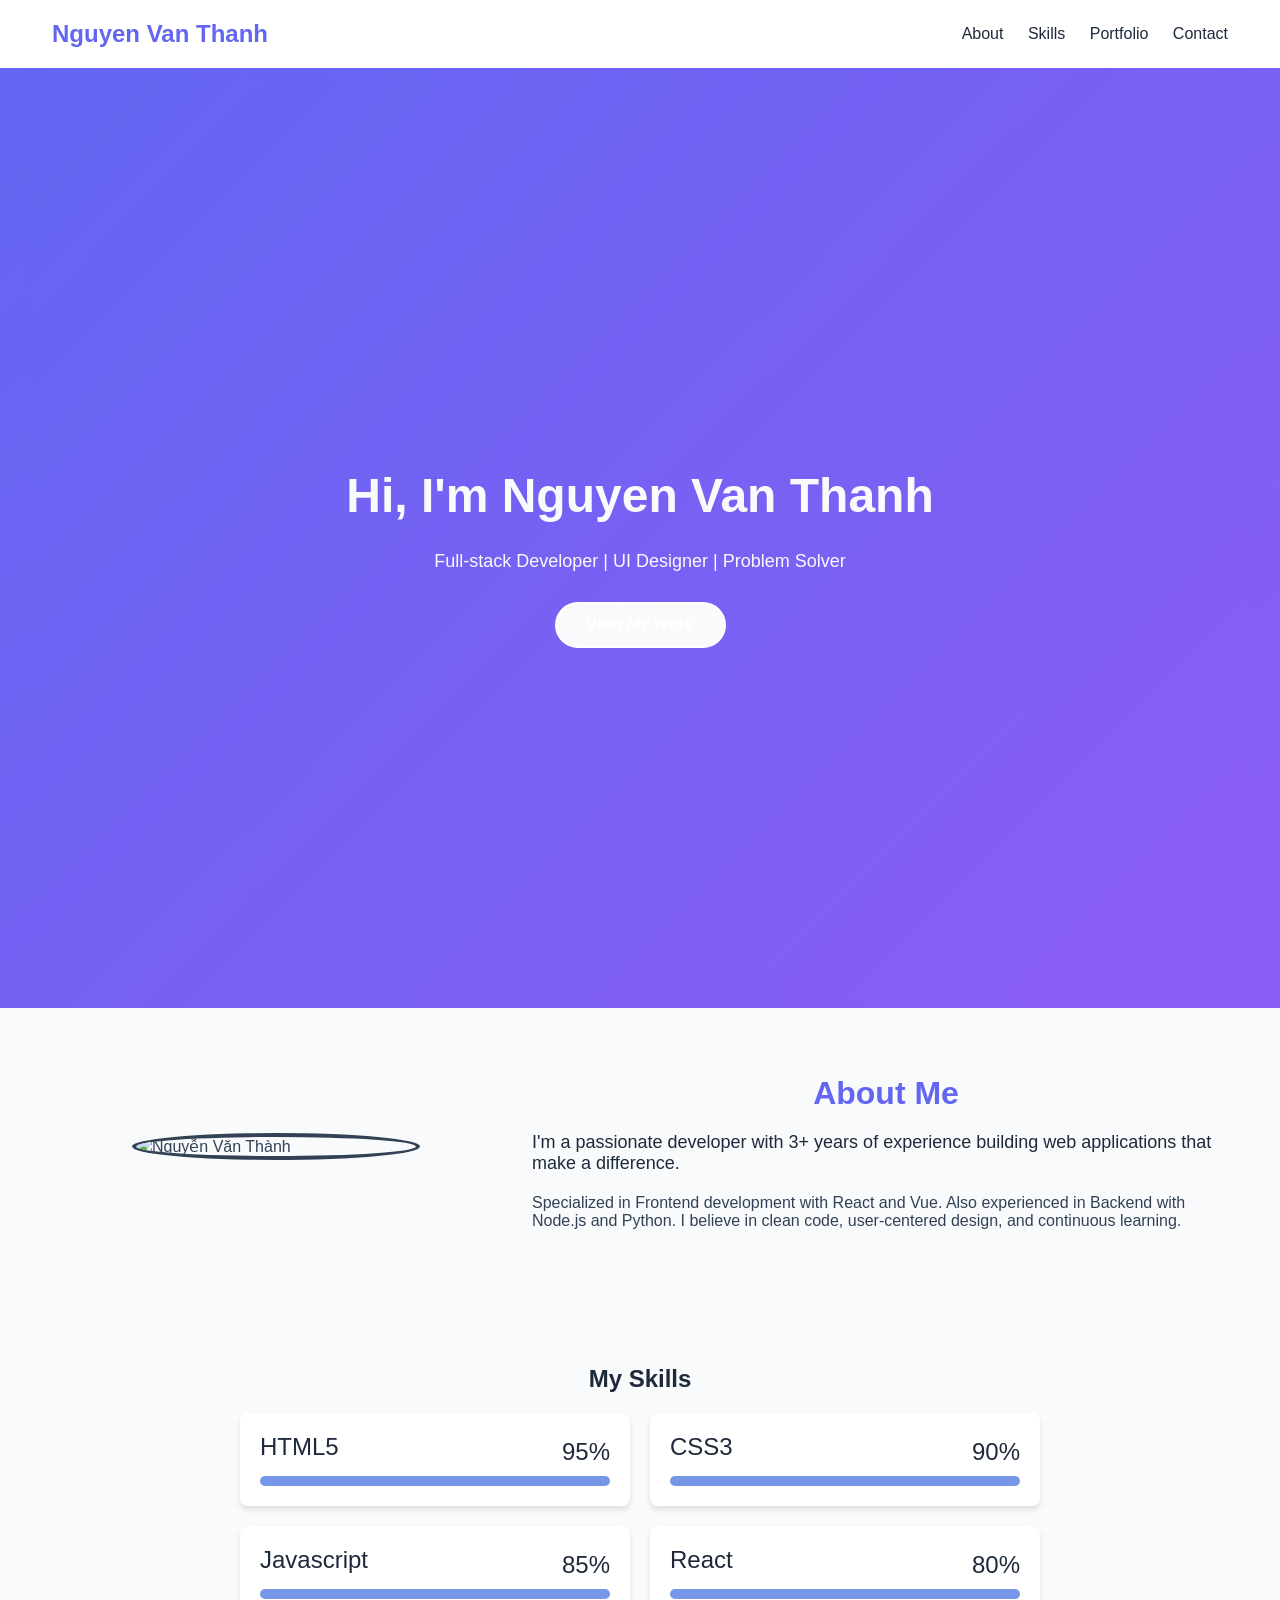
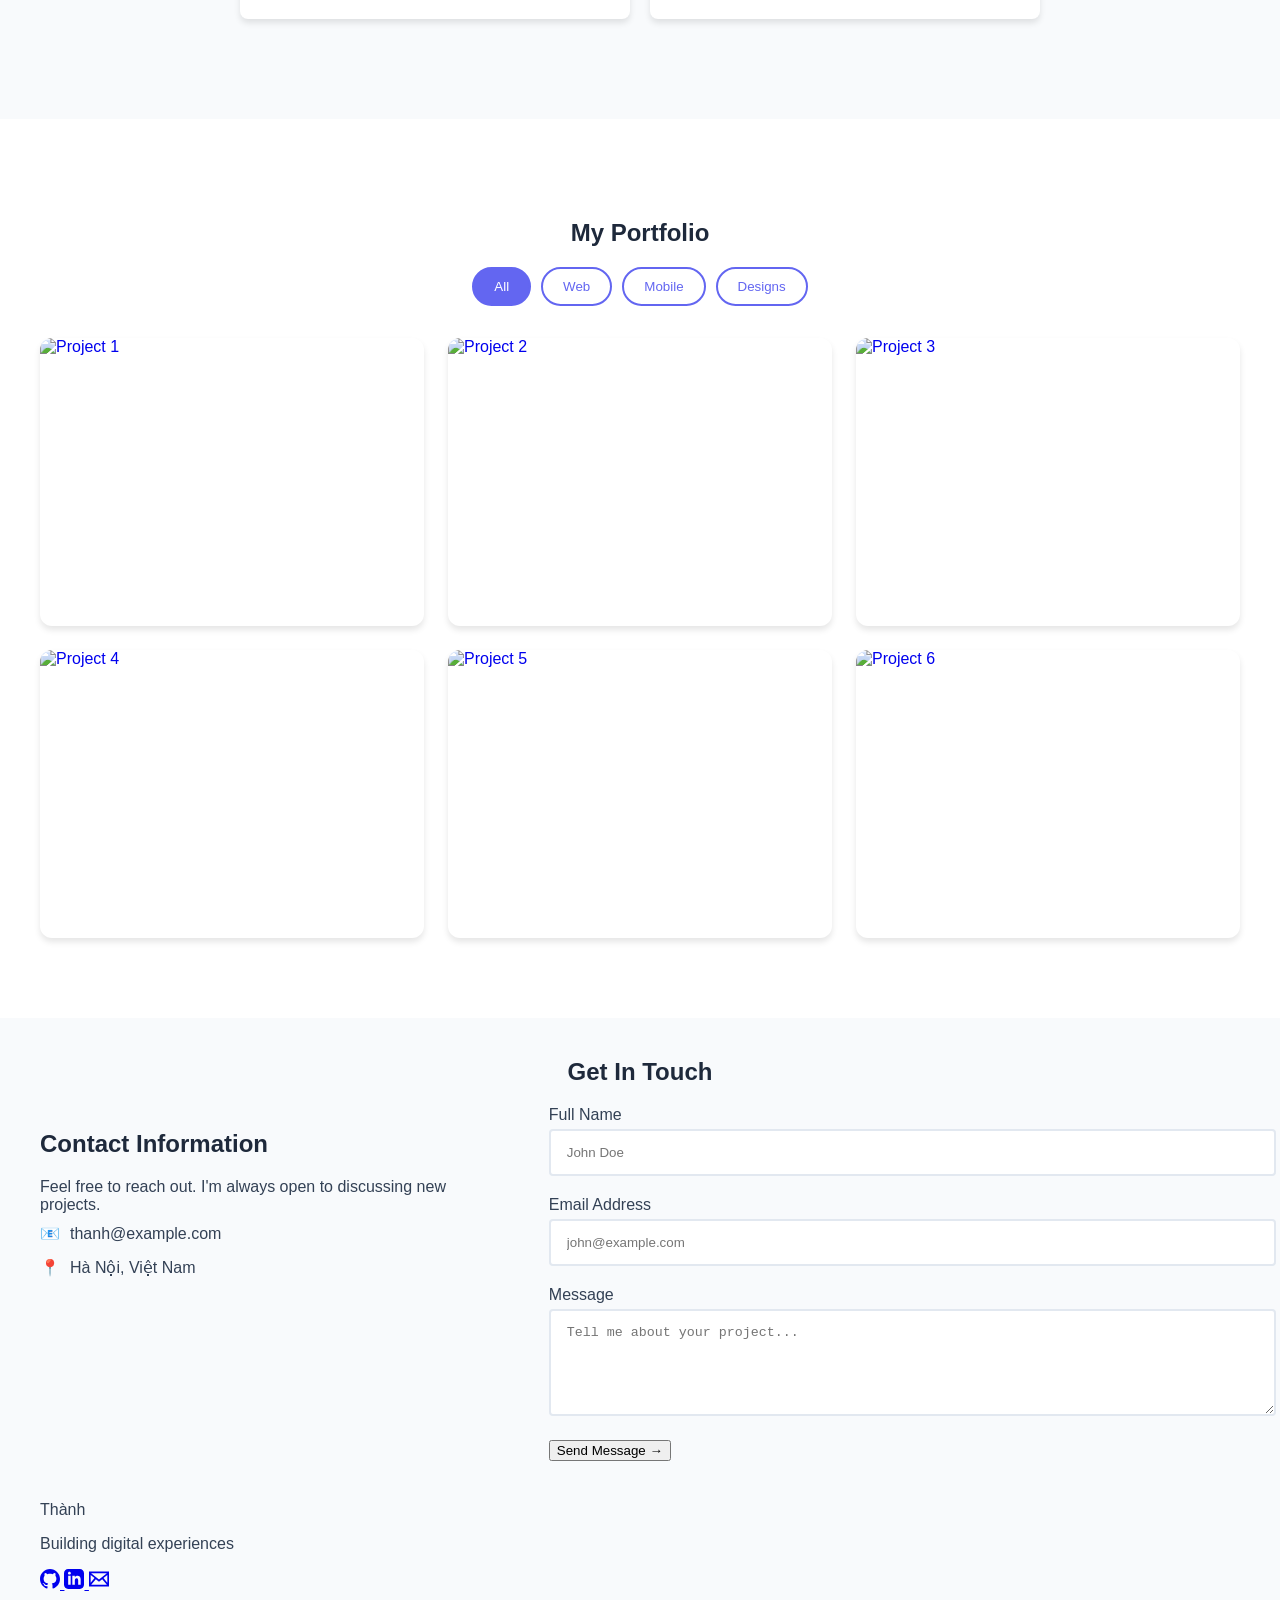
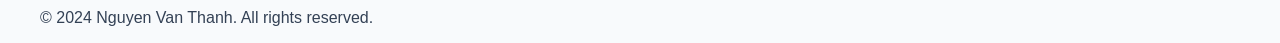
==== commit 5009498e: "[BUGFIX] Contact+Css" ====
--- a/phieu_bai_tap/session_01_html_css/projects/portfolio_site/index.html
+++ b/phieu_bai_tap/session_01_html_css/projects/portfolio_site/index.html
@@ -209,8 +209,8 @@
         <img src="https://picsum.photos/seed/project6/900/600" alt="Personal Blog">
         <a href="#" class="lightbox-close">&times;</a>
     </div>
-    <section class="contact" id="contact">
-        <div class="container contact">
+    <section class="contact-section" id="contact">
+        <div class="container">
             <h2>Get In Touch</h2>
             <div class="contact-wrapper">
                 <div class="contact-info">
@@ -226,7 +226,6 @@
                         <span >Hà Nội, Việt Nam</span>
                     </div>
                 </div>
-            </div>
             <form class="contact-form" id="contactForm">
                 <div class="form-group">
                     <label for="name">Full Name</label>
@@ -242,6 +241,7 @@
                 </div>
                 <button type="submit" class="submit-btn">Send Message →</button>
             </form>
+            </div>
         </div>
     </section>
     <footer class="footer">
--- a/phieu_bai_tap/session_01_html_css/projects/portfolio_site/css/contact.css
+++ b/phieu_bai_tap/session_01_html_css/projects/portfolio_site/css/contact.css
@@ -0,0 +1,64 @@
+.contact-section {
+    background: var(--color-light);
+}
+.contact-wrapper {
+    display: grid;
+    grid-template-columns: 1fr 1.5fr;
+    gap: 3rem;
+    align-items: start;
+}
+.contact-info h3{
+    font-size: 24px;
+    margin-bottom: 20px;
+    color: var(--color-dark);
+}
+.contact-info p {
+    margin-bottom: 10px;
+}
+.info-item {
+    display: flex;
+    align-items: center;
+    gap: 10px;
+    margin-bottom: 15px;
+}
+.form-group {
+    margin-bottom: 20px;
+}
+.form-group label {
+    display: block;
+    margin-bottom: 5px;
+    font-weight: 500;
+}
+.form-group input,
+.form-group textarea {
+    width: 100%;
+    padding: 0.875rem 1rem;
+    border: 2px solid #e2e8f0;
+    border-radius: 4px;
+    transition: border-color 0.3s ease, box-shadow 0.3s ease;
+}
+.form-group input:focus,
+.form-group textarea:focus {
+    outline: none;
+    border-color: var(--color-primary);
+    box-shadow: 0 0 0 3px rgba(99, 102, 241, 0.1);
+}
+.submit-button {
+    width: 100%;
+    padding: 12px 30px;
+    background: var(--color-primary);
+    color: white;
+    text-decoration: none;
+    font-weight: bold;
+    border: none;
+    border-radius: 8px;
+    font-size: 1rem;
+    font-weight: 600;
+    cursor: pointer;
+    transition: background-color 0.3s ease, color 0.3s ease;
+}
+.submit-btn:hover {
+    background: var(--color-secondary);
+    transform: translateY(-2px);
+    box-shadow: 0 6px 16px rgba(99, 102, 241, 0.35);
+}
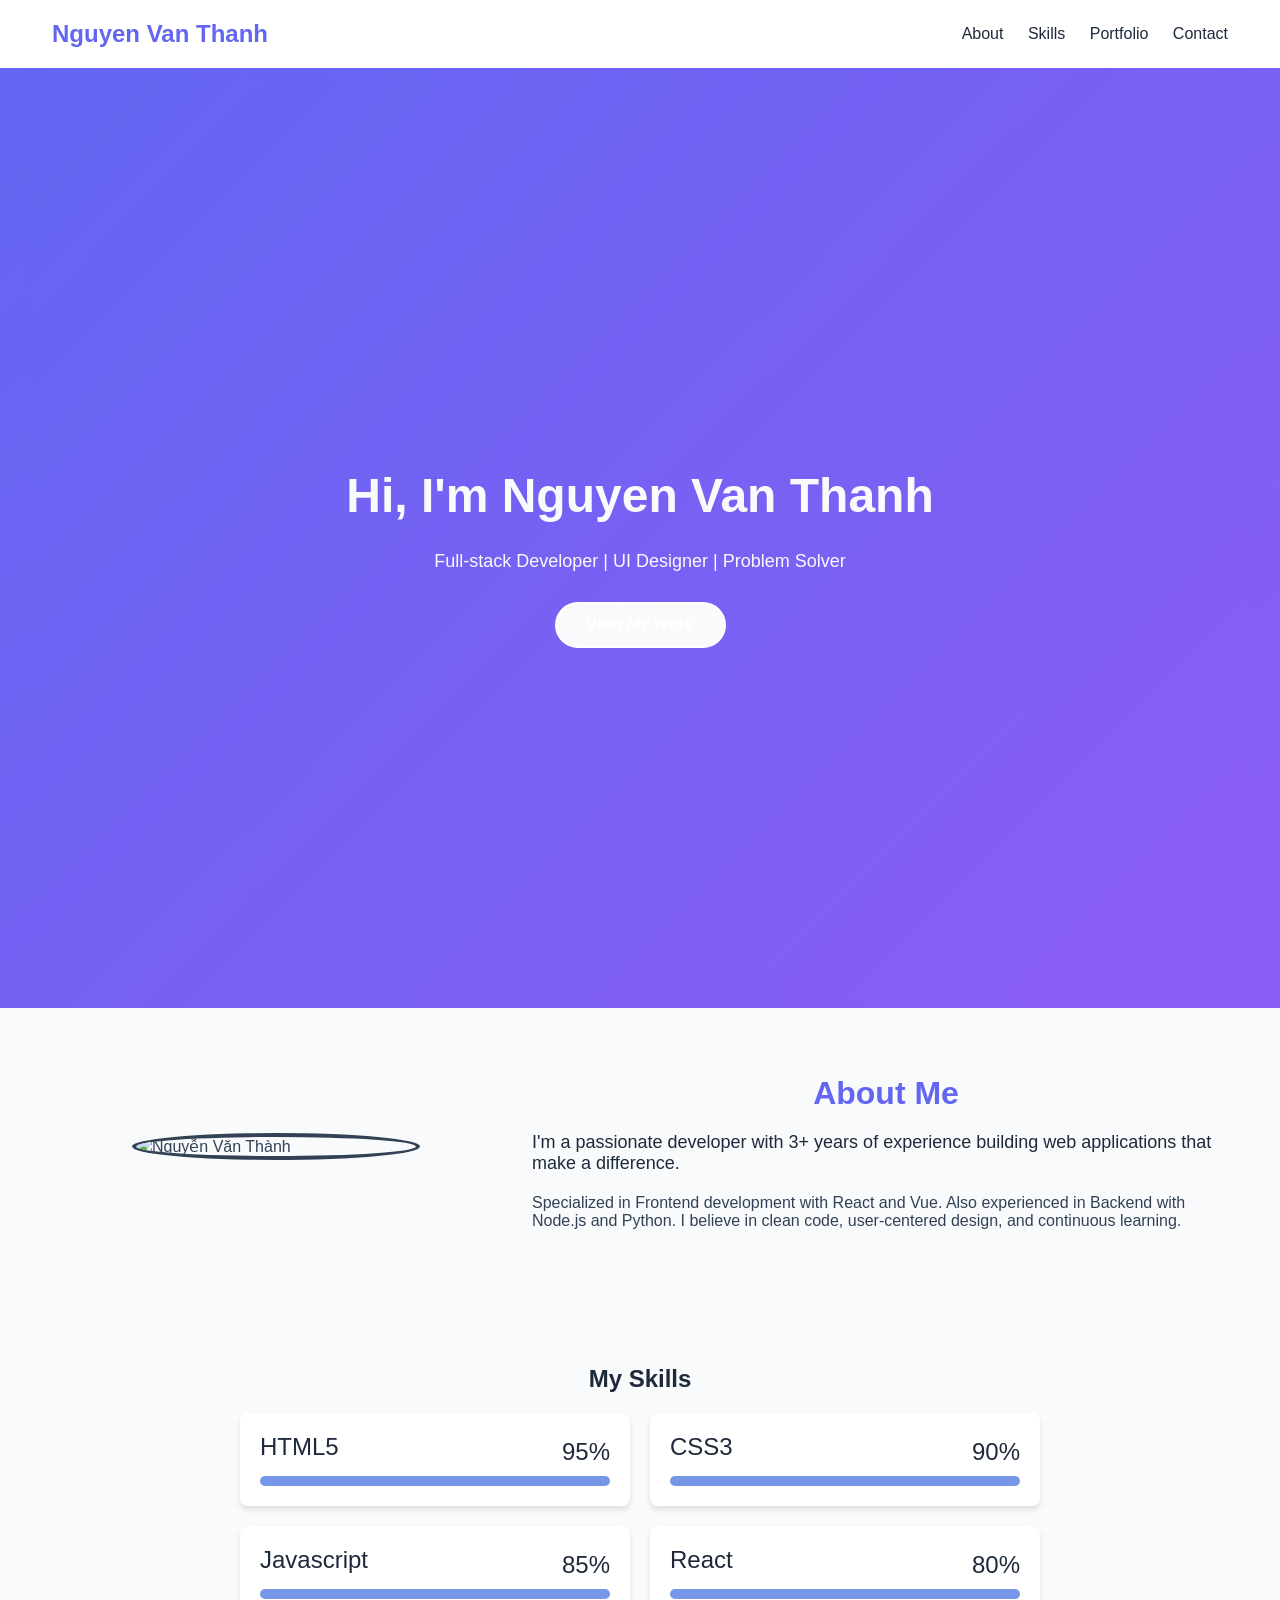
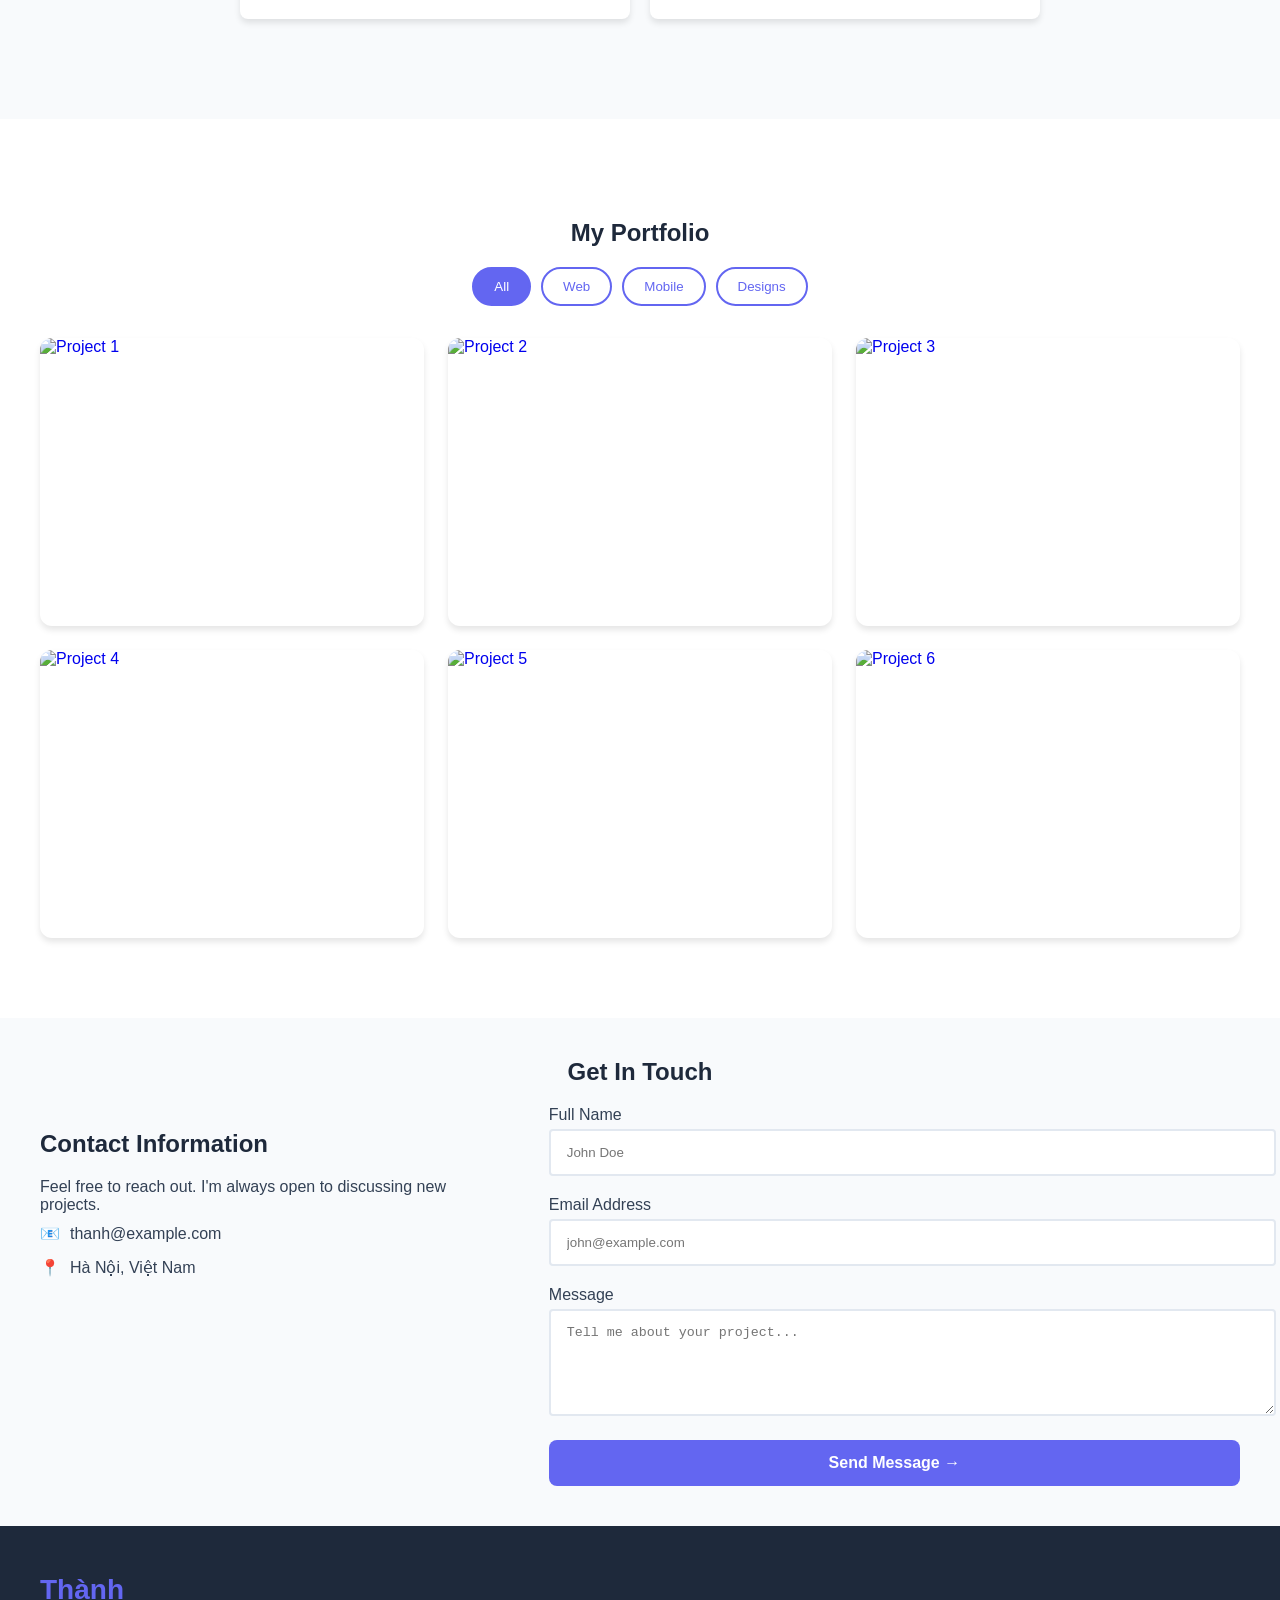
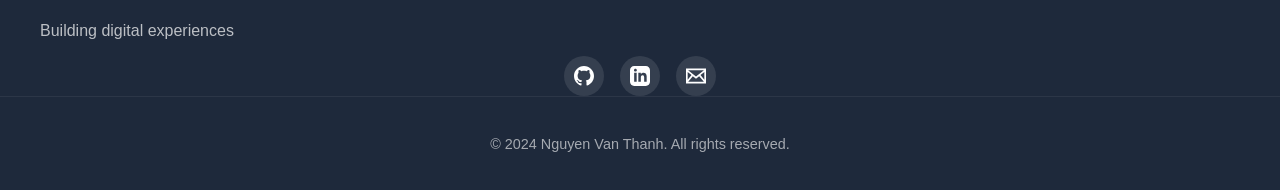
==== commit dd46b2fa: "[BUGFIX] Button Send Message" ====
--- a/phieu_bai_tap/session_01_html_css/projects/portfolio_site/index.html
+++ b/phieu_bai_tap/session_01_html_css/projects/portfolio_site/index.html
@@ -15,7 +15,6 @@
     <link rel="stylesheet" href="css/footer.css">
 </head>
 <body>
-    <script src="js/main.js"></script>
     <header class="header">
         <div class="container header-inner">
             <div class="logo">Nguyen Van Thanh</div>
@@ -245,7 +244,7 @@
         </div>
     </section>
     <footer class="footer">
-        <div class="container footer">
+        <div class="container">
             <div class="footer-logo">Thành</div>
             <p class="footer-tagline">Building digital experiences</p>
             <div class="social-links">
@@ -265,10 +264,12 @@
                     </svg>
                 </a>
             </div>
+        </div>
             <div class="footer-bottom">
                 <p>&copy; 2024 Nguyen Van Thanh. All rights reserved.</p>
             </div>           
         </div>
+        <script src="js/main.js"></script>
     </footer>
 </body>
 </html>
--- a/phieu_bai_tap/session_01_html_css/projects/portfolio_site/css/contact.css
+++ b/phieu_bai_tap/session_01_html_css/projects/portfolio_site/css/contact.css
@@ -43,20 +43,19 @@
     border-color: var(--color-primary);
     box-shadow: 0 0 0 3px rgba(99, 102, 241, 0.1);
 }
-.submit-button {
+.submit-btn {
     width: 100%;
-    padding: 12px 30px;
+    padding: 0.875rem;
     background: var(--color-primary);
     color: white;
-    text-decoration: none;
-    font-weight: bold;
     border: none;
     border-radius: 8px;
     font-size: 1rem;
     font-weight: 600;
     cursor: pointer;
-    transition: background-color 0.3s ease, color 0.3s ease;
+    transition: all 0.3s ease;
 }
+ 
 .submit-btn:hover {
     background: var(--color-secondary);
     transform: translateY(-2px);
--- a/phieu_bai_tap/session_01_html_css/projects/portfolio_site/css/footer.css
+++ b/phieu_bai_tap/session_01_html_css/projects/portfolio_site/css/footer.css
@@ -0,0 +1,49 @@
+.footer {
+    background: var(--color-dark);
+    color: white;
+    padding: 3rem 0 1.5rem;
+}
+
+.footer-content {
+    display: grid;
+    grid-template-columns: 1fr 1fr 1fr;
+    gap: 2rem;
+    text-align: center;
+    align-items: center;
+    margin-bottom: 2rem;
+}
+
+.footer-logo { font-size: 1.75rem; font-weight: 700; color: var(--color-primary); }
+.footer-tagline { opacity: 0.7; }
+
+.social-links { display: flex; justify-content: center; gap: 1rem; }
+
+.social-link {
+    width: 40px;
+    height: 40px;
+    display: flex;
+    align-items: center;
+    justify-content: center;
+    border-radius: 50%;
+    background: rgba(255,255,255,0.1);
+    color: white;
+    text-decoration: none;
+    transition: all 0.3s ease;
+}
+
+.social-link:hover {
+    background: var(--color-primary);
+    transform: translateY(-3px);
+}
+
+.footer-bottom {
+    border-top: 1px solid rgba(255,255,255,0.1);
+    padding-top: 1.5rem;
+    text-align: center;
+    opacity: 0.6;
+    font-size: 0.9rem;
+}
+
+@media (max-width: 768px) {
+    .footer-content { grid-template-columns: 1fr; }
+}
